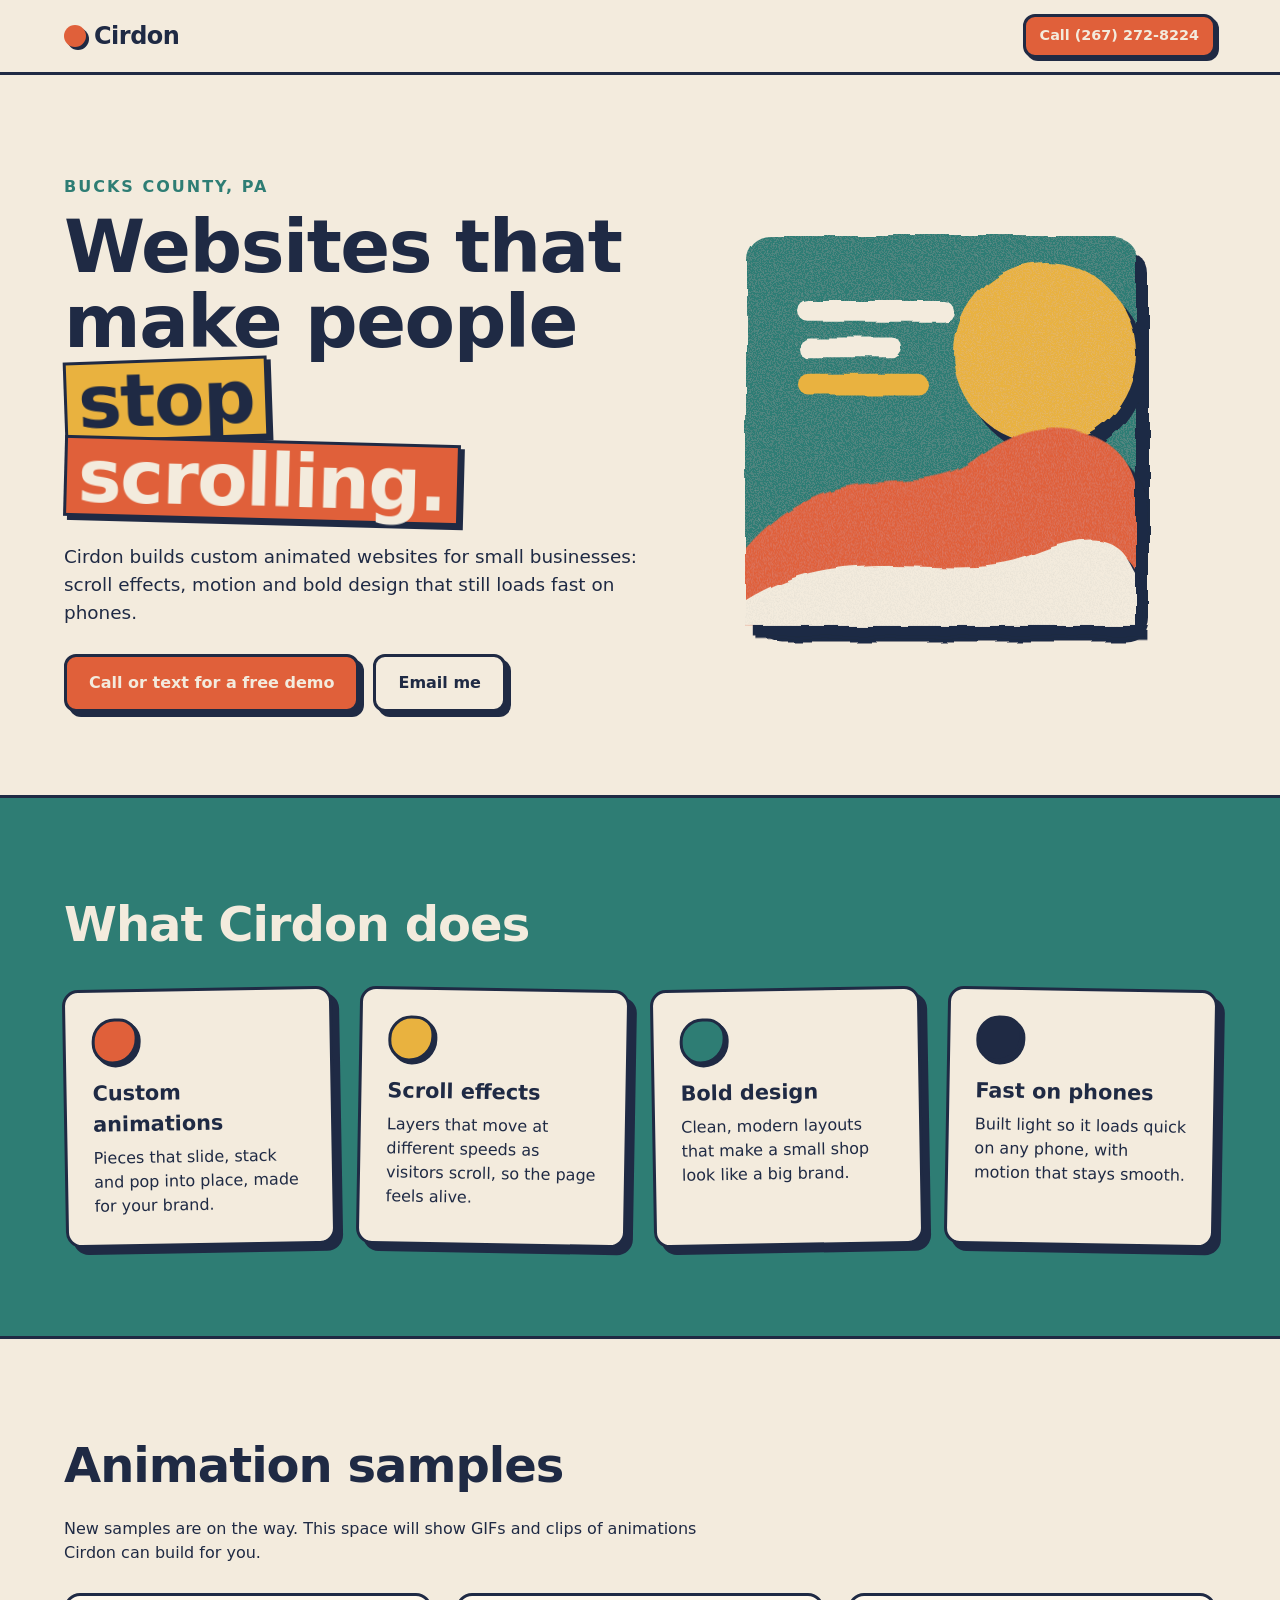
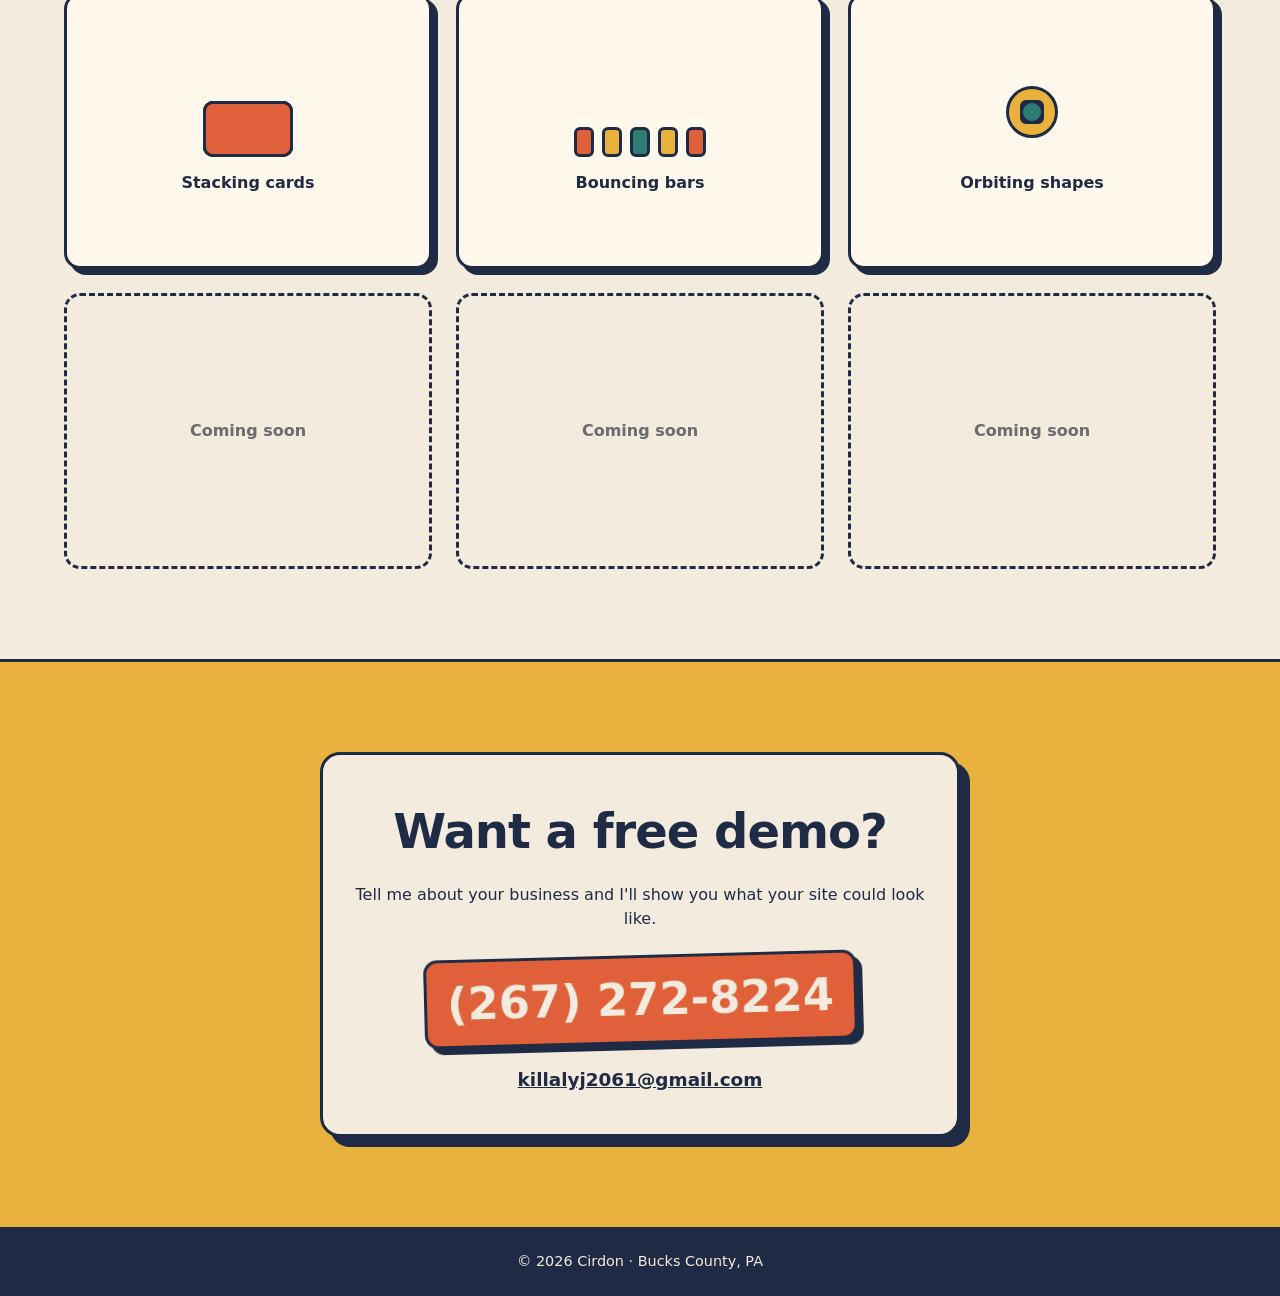
==== index.html @ e19030fe "Cirdon landing page" ====
<!doctype html>
<html lang="en">
<head>
<meta charset="utf-8">
<meta name="viewport" content="width=device-width, initial-scale=1">
<title>Cirdon | Animated websites for small businesses</title>
<meta name="description" content="Cirdon builds custom animated websites for small businesses in Bucks County, PA. Scroll effects, motion and bold design that loads fast on phones.">
<meta property="og:title" content="Cirdon | Websites that make people stop scrolling">
<meta property="og:description" content="Custom animations, scroll effects and bold design for small businesses. Bucks County, PA.">
<meta property="og:type" content="website">
<link rel="icon" href="data:image/svg+xml,%3Csvg xmlns='http://www.w3.org/2000/svg' viewBox='0 0 32 32'%3E%3Ccircle cx='16' cy='16' r='14' fill='%23E0603A'/%3E%3Ccircle cx='19' cy='13' r='8' fill='%23F3EBDD'/%3E%3C/svg%3E">
<script>document.documentElement.className="js"</script>
<link rel="stylesheet" href="style.css">
</head>
<body>
<svg width="0" height="0" style="position:absolute" aria-hidden="true">
  <filter id="grain"><feTurbulence type="fractalNoise" baseFrequency=".9" numOctaves="2" seed="3" result="n"/>
    <feColorMatrix in="n" type="saturate" values="0" result="g"/>
    <feComponentTransfer in="g" result="a"><feFuncA type="discrete" tableValues="0 0 .10 .16"/></feComponentTransfer>
    <feComposite in="a" in2="SourceGraphic" operator="in" result="t"/>
    <feMerge><feMergeNode in="SourceGraphic"/><feMergeNode in="t"/></feMerge></filter>
  <filter id="rough"><feTurbulence type="fractalNoise" baseFrequency=".035" numOctaves="2" seed="7"/><feDisplacementMap in="SourceGraphic" scale="6"/></filter>
</svg>

<header class="top">
  <a class="logo" href="#top" aria-label="Cirdon home"><span class="dot"></span>Cirdon</a>
  <a class="btn small" href="tel:+12672728224">Call (267) 272-8224</a>
</header>

<main id="top">
<section class="hero">
  <div class="hero-text">
    <p class="kicker">Bucks County, PA</p>
    <h1><span class="w">Websites</span> <span class="w">that</span> <span class="w">make</span> <span class="w">people</span> <span class="w hl">stop</span> <span class="w hl">scrolling.</span></h1>
    <p class="sub">Cirdon builds custom animated websites for small businesses: scroll effects, motion and bold design that still loads fast on phones.</p>
    <div class="ctas">
      <a class="btn" href="tel:+12672728224">Call or text for a free demo</a>
      <a class="btn ghost" href="mailto:killalyj2061@gmail.com?subject=Cirdon%20website%20demo">Email me</a>
    </div>
  </div>
  <div class="hero-art" aria-hidden="true">
    <svg viewBox="0 0 400 400" class="paper">
      <g filter="url(#rough)">
        <g class="layer l1"><rect x="40" y="40" width="300" height="300" rx="18" fill="#1F2A44" transform="translate(10 12)"/><rect x="40" y="40" width="300" height="300" rx="18" fill="#2E7D74" filter="url(#grain)"/></g>
        <g class="layer l2"><circle cx="270" cy="130" r="70" fill="#1F2A44" transform="translate(8 10)"/><circle cx="270" cy="130" r="70" fill="#E9B23F" filter="url(#grain)"/></g>
        <g class="layer l3"><path d="M40 280 C110 200 170 250 220 210 S330 190 340 230 L340 340 L40 340Z" fill="#1F2A44" transform="translate(8 10)"/><path d="M40 280 C110 200 170 250 220 210 S330 190 340 230 L340 340 L40 340Z" fill="#E0603A" filter="url(#grain)"/></g>
        <g class="layer l4"><path d="M40 320 C120 270 200 310 260 285 S330 280 340 300 L340 340 L40 340Z" fill="#1F2A44" transform="translate(6 8)"/><path d="M40 320 C120 270 200 310 260 285 S330 280 340 300 L340 340 L40 340Z" fill="#F3EBDD" filter="url(#grain)"/></g>
        <g class="layer l5"><rect x="80" y="90" width="120" height="16" rx="8" fill="#F3EBDD"/><rect x="80" y="118" width="80" height="16" rx="8" fill="#F3EBDD"/><rect x="80" y="146" width="100" height="16" rx="8" fill="#E9B23F"/></g>
      </g>
    </svg>
  </div>
</section>

<section class="what">
  <h2 class="reveal">What Cirdon does</h2>
  <div class="cards">
    <article class="card reveal c1"><div class="chip" style="background:#E0603A"></div><h3>Custom animations</h3><p>Pieces that slide, stack and pop into place, made for your brand.</p></article>
    <article class="card reveal c2"><div class="chip" style="background:#E9B23F"></div><h3>Scroll effects</h3><p>Layers that move at different speeds as visitors scroll, so the page feels alive.</p></article>
    <article class="card reveal c3"><div class="chip" style="background:#2E7D74"></div><h3>Bold design</h3><p>Clean, modern layouts that make a small shop look like a big brand.</p></article>
    <article class="card reveal c4"><div class="chip" style="background:#1F2A44"></div><h3>Fast on phones</h3><p>Built light so it loads quick on any phone, with motion that stays smooth.</p></article>
  </div>
</section>

<section class="work" id="work">
  <h2 class="reveal">Animation samples</h2>
  <p class="note reveal">New samples are on the way. This space will show GIFs and clips of animations Cirdon can build for you.</p>
  <!-- To add a sample: replace a .slot div with <figure class="slot filled"><img src="samples/your.gif" alt="..."><figcaption>Title</figcaption></figure> -->
  <div class="grid">
    <div class="slot reveal"><div class="demo d-stack"><i></i><i></i><i></i></div><span>Stacking cards</span></div>
    <div class="slot reveal"><div class="demo d-wave"><i></i><i></i><i></i><i></i><i></i></div><span>Bouncing bars</span></div>
    <div class="slot reveal"><div class="demo d-orbit"><i></i><i></i></div><span>Orbiting shapes</span></div>
    <div class="slot empty reveal"><span>Coming soon</span></div>
    <div class="slot empty reveal"><span>Coming soon</span></div>
    <div class="slot empty reveal"><span>Coming soon</span></div>
  </div>
</section>

<section class="contact" id="contact">
  <div class="contact-card reveal">
    <h2>Want a free demo?</h2>
    <p>Tell me about your business and I'll show you what your site could look like.</p>
    <a class="big" href="tel:+12672728224">(267) 272-8224</a>
    <a class="mail" href="mailto:killalyj2061@gmail.com?subject=Cirdon%20website%20demo">killalyj2061@gmail.com</a>
  </div>
</section>
</main>

<footer><p>© <span id="y">2026</span> Cirdon · Bucks County, PA</p></footer>
<script src="main.js" defer></script>
</body>
</html>
---- style.css ----
:root{--cream:#F3EBDD;--ink:#1F2A44;--red:#E0603A;--gold:#E9B23F;--teal:#2E7D74}
*{box-sizing:border-box;margin:0;padding:0}
html{scroll-behavior:smooth}
body{font-family:"Trebuchet MS","Segoe UI",system-ui,sans-serif;background:var(--cream);color:var(--ink);line-height:1.5;overflow-x:hidden}
a{color:inherit}
.top{position:sticky;top:0;z-index:10;display:flex;justify-content:space-between;align-items:center;padding:14px 5vw;background:var(--cream);border-bottom:3px solid var(--ink)}
.logo{font-weight:900;font-size:1.5rem;text-decoration:none;display:flex;align-items:center;gap:8px;letter-spacing:-.5px}
.dot{width:22px;height:22px;border-radius:50%;background:var(--red);box-shadow:3px 3px 0 var(--ink);display:inline-block}
.btn{display:inline-block;background:var(--red);color:var(--cream);font-weight:800;text-decoration:none;padding:14px 22px;border:3px solid var(--ink);border-radius:12px;box-shadow:5px 5px 0 var(--ink);transition:transform .15s,box-shadow .15s}
.btn:hover{transform:translate(-2px,-2px) rotate(-1deg);box-shadow:7px 7px 0 var(--ink)}
.btn:active{transform:translate(3px,3px);box-shadow:2px 2px 0 var(--ink)}
.btn.small{padding:8px 14px;font-size:.9rem;box-shadow:3px 3px 0 var(--ink)}
.btn.ghost{background:var(--cream);color:var(--ink)}
.hero{display:grid;grid-template-columns:1.1fr 1fr;gap:4vw;align-items:center;padding:8vh 5vw 6vh;min-height:min(80vh,760px)}
.kicker{font-weight:800;text-transform:uppercase;letter-spacing:2px;color:var(--teal);margin-bottom:10px}
h1{font-size:clamp(2.4rem,6vw,4.6rem);line-height:1.02;font-weight:900;letter-spacing:-1.5px}
h1 .w{display:inline-block;animation:drop .7s cubic-bezier(.2,1.6,.4,1) both}
h1 .w:nth-child(2){animation-delay:.08s}h1 .w:nth-child(3){animation-delay:.16s}h1 .w:nth-child(4){animation-delay:.24s}h1 .w:nth-child(5){animation-delay:.32s}h1 .w:nth-child(6){animation-delay:.4s}
.hl{background:var(--gold);padding:0 .15em;border:3px solid var(--ink);box-shadow:4px 4px 0 var(--ink);transform:rotate(-2deg)}
h1 .hl:last-child{background:var(--red);color:var(--cream);transform:rotate(1.5deg)}
@keyframes drop{from{opacity:0;transform:translateY(-40px) rotate(-6deg)}}
.sub{font-size:1.15rem;max-width:34em;margin:22px 0 28px}
.ctas{display:flex;flex-wrap:wrap;gap:14px}
.hero-art svg{width:100%;max-width:520px;display:block;margin:auto;overflow:visible}
.layer{animation:assemble .9s cubic-bezier(.2,1.3,.4,1) both;transform-box:fill-box;transform-origin:center}
.l1{animation-delay:.1s}.l2{animation-delay:.35s;--fx:120px;--fy:-80px}.l3{animation-delay:.55s;--fx:-120px;--fy:90px}.l4{animation-delay:.75s;--fx:100px;--fy:120px}.l5{animation-delay:.95s;--fx:-90px;--fy:-60px}
@keyframes assemble{from{opacity:0;transform:translate(var(--fx,0),var(--fy,-60px)) rotate(-10deg) scale(.8)}}
section{padding:clamp(56px,10vh,110px) 5vw}
h2{font-size:clamp(1.9rem,4vw,3rem);font-weight:900;letter-spacing:-1px;margin-bottom:28px}
.what{background:var(--teal);color:var(--cream);border-top:3px solid var(--ink);border-bottom:3px solid var(--ink)}
.cards{display:grid;grid-template-columns:repeat(auto-fit,minmax(220px,1fr));gap:24px}
.card{background:var(--cream);color:var(--ink);padding:26px;border:3px solid var(--ink);border-radius:16px;box-shadow:7px 7px 0 var(--ink);transition:transform .2s}
.card:nth-child(odd){transform:rotate(-1deg)}.card:nth-child(even){transform:rotate(1deg)}
.card:hover{animation:wiggle .5s ease}
@keyframes wiggle{25%{transform:rotate(2.5deg)}50%{transform:rotate(-2deg)}75%{transform:rotate(1deg)}}
.chip{width:46px;height:46px;border-radius:50% 40% 55% 45%;border:3px solid var(--ink);margin-bottom:14px;box-shadow:3px 3px 0 var(--ink)}
.card h3{font-size:1.3rem;margin-bottom:6px}
.note{max-width:40em;margin:-12px 0 28px}
.grid{display:grid;grid-template-columns:repeat(3,1fr);gap:24px}
.slot{aspect-ratio:4/3;background:#fff8ec;border:3px solid var(--ink);border-radius:16px;box-shadow:6px 6px 0 var(--ink);display:flex;flex-direction:column;align-items:center;justify-content:center;gap:14px;font-weight:800;overflow:hidden}
.slot.empty{background:transparent;border-style:dashed;box-shadow:none;color:#6b6b6b}
.slot.filled img{width:100%;height:100%;object-fit:cover}
.demo{height:90px;width:160px;position:relative;display:flex;align-items:flex-end;justify-content:center;gap:8px}
.d-stack i{position:absolute;width:90px;height:56px;border:3px solid var(--ink);border-radius:10px;left:35px;animation:stack 2.4s infinite ease-in-out}
.d-stack i:nth-child(1){background:var(--teal);animation-delay:0s}.d-stack i:nth-child(2){background:var(--gold);animation-delay:.2s}.d-stack i:nth-child(3){background:var(--red);animation-delay:.4s}
@keyframes stack{0%,100%{transform:translate(0,0)}40%,60%{transform:translate(var(--x,0),var(--y,0)) rotate(var(--r,0))}}
.d-stack i:nth-child(1){--x:-30px;--y:10px;--r:-8deg}.d-stack i:nth-child(2){--x:0;--y:-10px;--r:3deg}.d-stack i:nth-child(3){--x:30px;--y:-28px;--r:10deg}
.d-wave i{width:20px;height:30px;background:var(--red);border:3px solid var(--ink);border-radius:6px;animation:bar 1.2s infinite ease-in-out}
.d-wave i:nth-child(2){animation-delay:.1s;background:var(--gold)}.d-wave i:nth-child(3){animation-delay:.2s;background:var(--teal)}.d-wave i:nth-child(4){animation-delay:.3s;background:var(--gold)}.d-wave i:nth-child(5){animation-delay:.4s}
@keyframes bar{50%{height:85px}}
.d-orbit{align-items:center}
.d-orbit::before{content:"";width:46px;height:46px;border-radius:50%;background:var(--gold);border:3px solid var(--ink)}
.d-orbit i{position:absolute;left:calc(50% - 12px);top:calc(50% - 12px);width:24px;height:24px;border:3px solid var(--ink);background:var(--red);border-radius:6px;animation:orbit 2.6s linear infinite}
.d-orbit i:nth-child(2){background:var(--teal);border-radius:50%;animation-delay:-1.3s}
@keyframes orbit{from{transform:rotate(0) translateX(62px) rotate(0)}to{transform:rotate(360deg) translateX(62px) rotate(-360deg)}}
.contact{background:var(--gold);border-top:3px solid var(--ink)}
.contact-card{max-width:640px;margin:auto;background:var(--cream);border:3px solid var(--ink);border-radius:20px;box-shadow:10px 10px 0 var(--ink);padding:40px 30px;text-align:center}
.contact-card p{margin:-12px 0 24px}
.big{display:inline-block;font-size:clamp(1.8rem,6vw,2.8rem);font-weight:900;text-decoration:none;background:var(--red);color:var(--cream);padding:8px 20px;border:3px solid var(--ink);border-radius:14px;box-shadow:6px 6px 0 var(--ink);transform:rotate(-1.5deg);transition:transform .15s}
.big:hover{transform:rotate(1deg) scale(1.03)}
.mail{display:block;margin-top:22px;font-weight:800;font-size:1.15rem;word-break:break-all}
footer{background:var(--ink);color:var(--cream);text-align:center;padding:24px;font-size:.9rem}
.js .reveal{opacity:0;transform:translateY(40px) rotate(-2deg);transition:opacity .6s,transform .7s cubic-bezier(.2,1.4,.4,1)}
.js .reveal.in{opacity:1;transform:none}
.card.reveal.in:nth-child(odd){transform:rotate(-1deg)}.card.reveal.in:nth-child(even){transform:rotate(1deg)}
.cards .reveal:nth-child(2),.grid .reveal:nth-child(2){transition-delay:.1s}.cards .reveal:nth-child(3),.grid .reveal:nth-child(3){transition-delay:.2s}.cards .reveal:nth-child(4){transition-delay:.3s}
@media (max-width:900px){.grid{grid-template-columns:repeat(2,1fr)}}
@media (max-width:560px){.grid{grid-template-columns:1fr}}
@media (max-width:760px){.hero{grid-template-columns:1fr;padding-top:5vh;min-height:auto}.hero-art{order:-1}.hero-art svg{max-width:300px}.top .btn.small{font-size:.8rem}}
@media (prefers-reduced-motion:reduce){*,*::before,*::after{animation:none!important;transition:none!important}.reveal{opacity:1;transform:none}html{scroll-behavior:auto}}
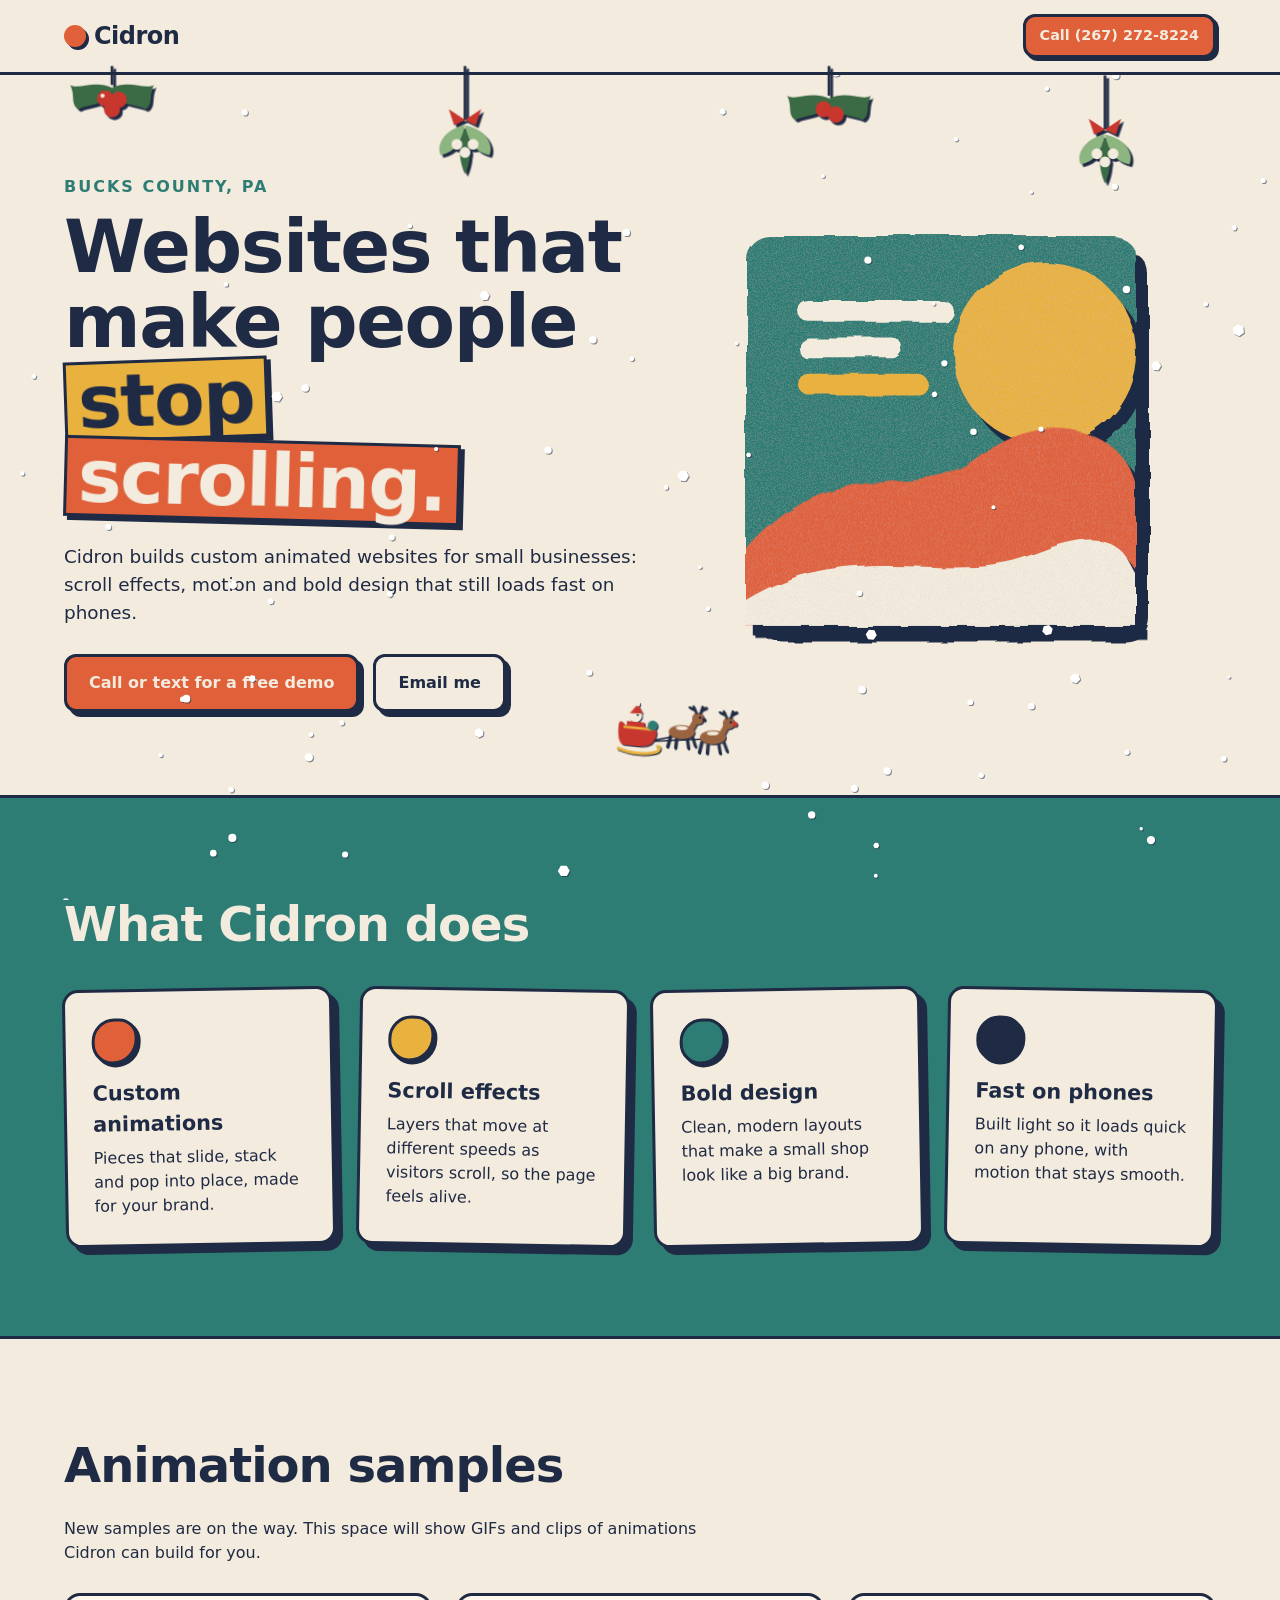
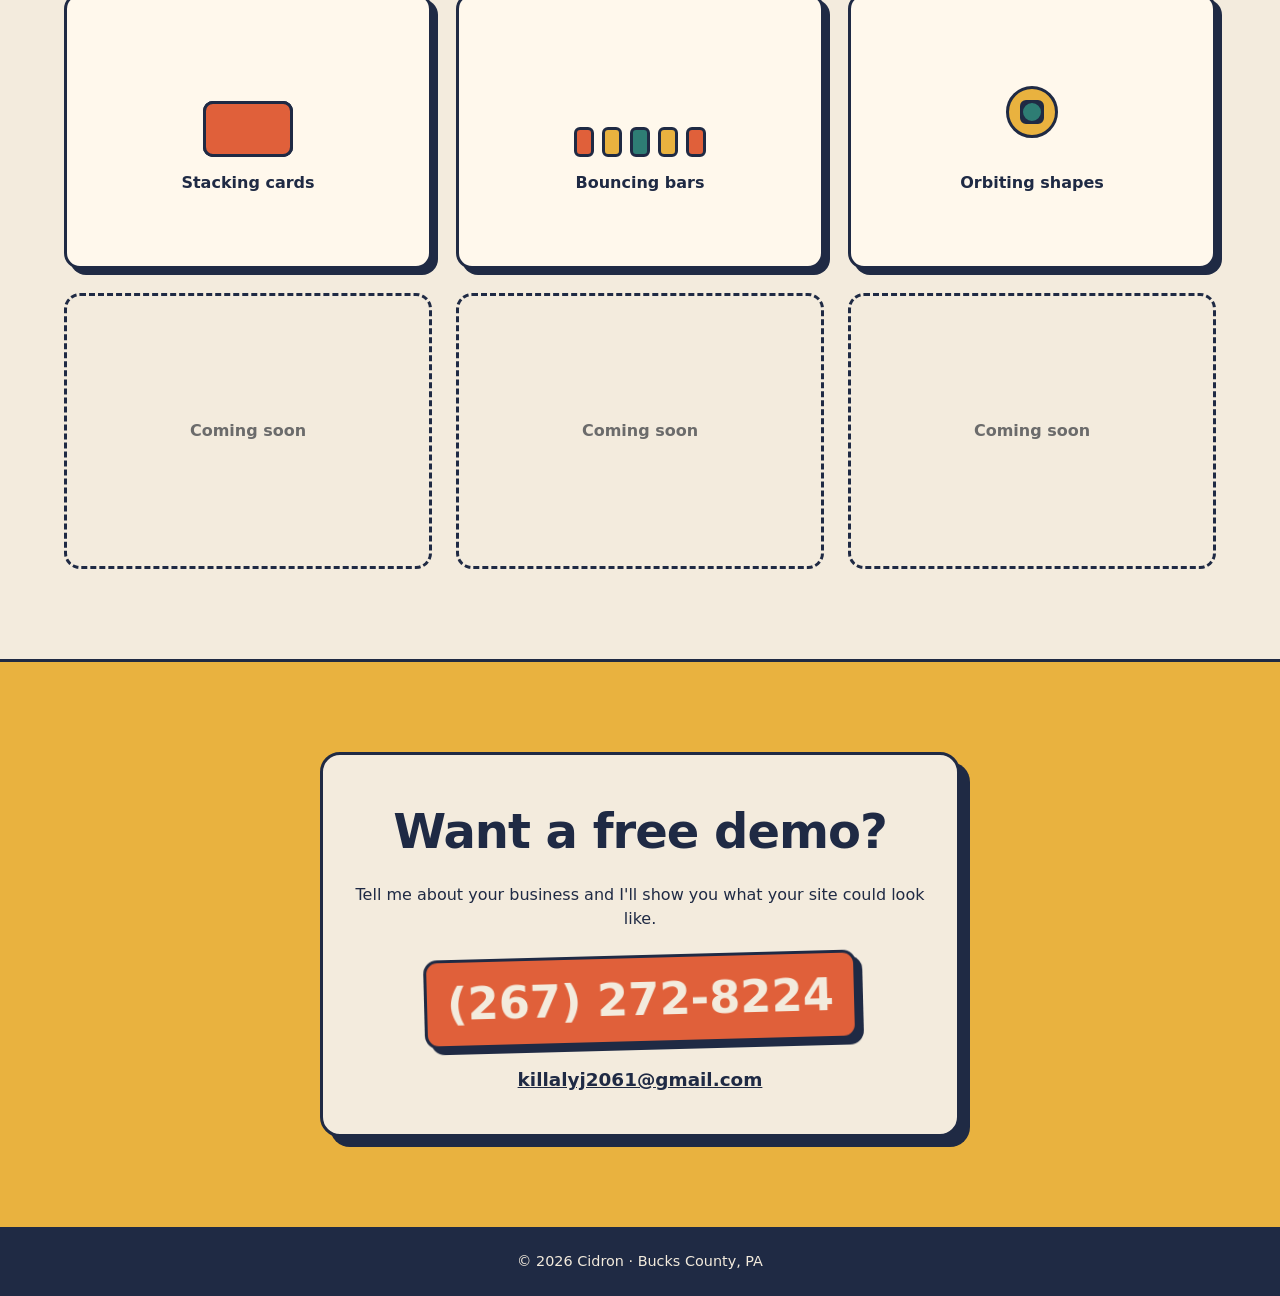
==== commit bbdc70ed: "Rename to Cidron; holiday theme: snow, holly/mistletoe, wave-riding Santa follower" ====
--- a/index.html
+++ b/index.html
@@ -3,14 +3,15 @@
 <head>
 <meta charset="utf-8">
 <meta name="viewport" content="width=device-width, initial-scale=1">
-<title>Cirdon | Animated websites for small businesses</title>
-<meta name="description" content="Cirdon builds custom animated websites for small businesses in Bucks County, PA. Scroll effects, motion and bold design that loads fast on phones.">
-<meta property="og:title" content="Cirdon | Websites that make people stop scrolling">
+<title>Cidron | Animated websites for small businesses</title>
+<meta name="description" content="Cidron builds custom animated websites for small businesses in Bucks County, PA. Scroll effects, motion and bold design that loads fast on phones.">
+<meta property="og:title" content="Cidron | Websites that make people stop scrolling">
 <meta property="og:description" content="Custom animations, scroll effects and bold design for small businesses. Bucks County, PA.">
 <meta property="og:type" content="website">
 <link rel="icon" href="data:image/svg+xml,%3Csvg xmlns='http://www.w3.org/2000/svg' viewBox='0 0 32 32'%3E%3Ccircle cx='16' cy='16' r='14' fill='%23E0603A'/%3E%3Ccircle cx='19' cy='13' r='8' fill='%23F3EBDD'/%3E%3C/svg%3E">
 <script>document.documentElement.className="js"</script>
 <link rel="stylesheet" href="style.css">
+<link rel="stylesheet" href="holiday.css">
 </head>
 <body>
 <svg width="0" height="0" style="position:absolute" aria-hidden="true">
@@ -23,8 +24,35 @@
 </svg>
 
 <header class="top">
-  <a class="logo" href="#top" aria-label="Cirdon home"><span class="dot"></span>Cirdon</a>
+  <a class="logo" href="#top" aria-label="Cidron home"><span class="dot"></span>Cidron</a>
   <a class="btn small" href="tel:+12672728224">Call (267) 272-8224</a>
+  <div class="garland" aria-hidden="true">
+    <svg class="g1" style="left:6%" width="70" height="70" viewBox="0 0 70 70"><g class="sway">
+      <path d="M35 0 L35 14" stroke="#1F2A44" stroke-width="2"/>
+      <path d="M35 16 C22 10 10 18 4 14 C8 22 4 28 10 32 C18 28 26 30 35 22Z" fill="#3B6B45"/>
+      <path d="M35 16 C48 10 60 18 66 14 C62 22 66 28 60 32 C52 28 44 30 35 22Z" fill="#3B6B45"/>
+      <circle cx="30" cy="24" r="6" fill="#C8372D"/><circle cx="40" cy="25" r="6" fill="#C8372D"/><circle cx="35" cy="32" r="6" fill="#C8372D"/>
+      <circle cx="28" cy="22" r="1.6" fill="#F3EBDD"/></g></svg>
+    <svg class="g2" style="left:34%" width="60" height="96" viewBox="0 0 60 96"><g class="sway">
+      <path d="M30 0 L30 40" stroke="#1F2A44" stroke-width="2"/>
+      <path d="M30 40 L18 32 L22 44Z M30 40 L42 32 L38 44Z" fill="#C8372D"/>
+      <path d="M30 44 C16 46 8 58 12 66 C22 64 28 56 30 44Z" fill="#8DB580"/>
+      <path d="M30 44 C44 46 52 58 48 66 C38 64 32 56 30 44Z" fill="#8DB580"/>
+      <path d="M30 46 C24 58 26 72 30 80 C34 72 36 58 30 46Z" fill="#3B6B45"/>
+      <circle cx="24" cy="58" r="4" fill="#F3EBDD"/><circle cx="36" cy="58" r="4" fill="#F3EBDD"/><circle cx="30" cy="64" r="4" fill="#F3EBDD"/></g></svg>
+    <svg class="g3" style="left:62%" width="70" height="70" viewBox="0 0 70 70"><g class="sway">
+      <path d="M35 0 L35 22" stroke="#1F2A44" stroke-width="2"/>
+      <path d="M35 24 C22 18 10 26 4 22 C8 30 4 36 10 40 C18 36 26 38 35 30Z" fill="#3B6B45"/>
+      <path d="M35 24 C48 18 60 26 66 22 C62 30 66 36 60 40 C52 36 44 38 35 30Z" fill="#3B6B45"/>
+      <circle cx="31" cy="32" r="6" fill="#C8372D"/><circle cx="40" cy="36" r="6" fill="#C8372D"/></g></svg>
+    <svg class="g4" style="left:84%" width="60" height="110" viewBox="0 0 60 96"><g class="sway">
+      <path d="M30 0 L30 40" stroke="#1F2A44" stroke-width="2"/>
+      <path d="M30 40 L18 32 L22 44Z M30 40 L42 32 L38 44Z" fill="#C8372D"/>
+      <path d="M30 44 C16 46 8 58 12 66 C22 64 28 56 30 44Z" fill="#8DB580"/>
+      <path d="M30 44 C44 46 52 58 48 66 C38 64 32 56 30 44Z" fill="#8DB580"/>
+      <path d="M30 46 C24 58 26 72 30 80 C34 72 36 58 30 46Z" fill="#3B6B45"/>
+      <circle cx="24" cy="58" r="4" fill="#F3EBDD"/><circle cx="36" cy="58" r="4" fill="#F3EBDD"/><circle cx="30" cy="64" r="4" fill="#F3EBDD"/></g></svg>
+  </div>
 </header>
 
 <main id="top">
@@ -32,10 +60,10 @@
   <div class="hero-text">
     <p class="kicker">Bucks County, PA</p>
     <h1><span class="w">Websites</span> <span class="w">that</span> <span class="w">make</span> <span class="w">people</span> <span class="w hl">stop</span> <span class="w hl">scrolling.</span></h1>
-    <p class="sub">Cirdon builds custom animated websites for small businesses: scroll effects, motion and bold design that still loads fast on phones.</p>
+    <p class="sub">Cidron builds custom animated websites for small businesses: scroll effects, motion and bold design that still loads fast on phones.</p>
     <div class="ctas">
       <a class="btn" href="tel:+12672728224">Call or text for a free demo</a>
-      <a class="btn ghost" href="mailto:killalyj2061@gmail.com?subject=Cirdon%20website%20demo">Email me</a>
+      <a class="btn ghost" href="mailto:killalyj2061@gmail.com?subject=Cidron%20website%20demo">Email me</a>
     </div>
   </div>
   <div class="hero-art" aria-hidden="true">
@@ -52,7 +80,7 @@
 </section>
 
 <section class="what">
-  <h2 class="reveal">What Cirdon does</h2>
+  <h2 class="reveal">What Cidron does</h2>
   <div class="cards">
     <article class="card reveal c1"><div class="chip" style="background:#E0603A"></div><h3>Custom animations</h3><p>Pieces that slide, stack and pop into place, made for your brand.</p></article>
     <article class="card reveal c2"><div class="chip" style="background:#E9B23F"></div><h3>Scroll effects</h3><p>Layers that move at different speeds as visitors scroll, so the page feels alive.</p></article>
@@ -63,7 +91,7 @@
 
 <section class="work" id="work">
   <h2 class="reveal">Animation samples</h2>
-  <p class="note reveal">New samples are on the way. This space will show GIFs and clips of animations Cirdon can build for you.</p>
+  <p class="note reveal">New samples are on the way. This space will show GIFs and clips of animations Cidron can build for you.</p>
   <!-- To add a sample: replace a .slot div with <figure class="slot filled"><img src="samples/your.gif" alt="..."><figcaption>Title</figcaption></figure> -->
   <div class="grid">
     <div class="slot reveal"><div class="demo d-stack"><i></i><i></i><i></i></div><span>Stacking cards</span></div>
@@ -80,12 +108,47 @@
     <h2>Want a free demo?</h2>
     <p>Tell me about your business and I'll show you what your site could look like.</p>
     <a class="big" href="tel:+12672728224">(267) 272-8224</a>
-    <a class="mail" href="mailto:killalyj2061@gmail.com?subject=Cirdon%20website%20demo">killalyj2061@gmail.com</a>
+    <a class="mail" href="mailto:killalyj2061@gmail.com?subject=Cidron%20website%20demo">killalyj2061@gmail.com</a>
   </div>
 </section>
 </main>
 
-<footer><p>© <span id="y">2026</span> Cirdon · Bucks County, PA</p></footer>
+<footer><p>© <span id="y">2026</span> Cidron · Bucks County, PA</p></footer>
+
+<div id="santa" aria-hidden="true"><svg viewBox="0 0 120 56"><g class="face">
+  <path d="M30 34 L54 28 M30 34 L86 28" stroke="#1F2A44" stroke-width="1.4"/>
+  <g class="part rd" data-i="1"><g transform="translate(52 0)">
+        <path d="M2 28 L-1 40 M8 29 L7 41 M18 29 L20 41 M23 28 L27 39" stroke="#1F2A44" stroke-width="2.4" stroke-linecap="round"/>
+        <ellipse cx="13" cy="25" rx="13" ry="7" fill="#9A6440"/>
+        <path d="M22 22 L27 13" stroke="#9A6440" stroke-width="6" stroke-linecap="round"/>
+        <circle cx="29" cy="11" r="6" fill="#9A6440"/>
+        <path d="M27 6 L24 -1 M24 2 L20 0 M31 6 L33 -1 M33 2 L37 0" stroke="#1F2A44" stroke-width="2" stroke-linecap="round"/>
+        <circle cx="31" cy="10" r="1.3" fill="#1F2A44"/>
+        <circle cx="35" cy="12" r="1.8" fill="#1F2A44"/>
+        <ellipse cx="13" cy="21" rx="6" ry="2" fill="#F3EBDD" opacity="1"/></g></g>
+  <g class="part rd" data-i="2"><g transform="translate(84 0)">
+        <path d="M2 28 L-1 40 M8 29 L7 41 M18 29 L20 41 M23 28 L27 39" stroke="#1F2A44" stroke-width="2.4" stroke-linecap="round"/>
+        <ellipse cx="13" cy="25" rx="13" ry="7" fill="#9A6440"/>
+        <path d="M22 22 L27 13" stroke="#9A6440" stroke-width="6" stroke-linecap="round"/>
+        <circle cx="29" cy="11" r="6" fill="#9A6440"/>
+        <path d="M27 6 L24 -1 M24 2 L20 0 M31 6 L33 -1 M33 2 L37 0" stroke="#1F2A44" stroke-width="2" stroke-linecap="round"/>
+        <circle cx="31" cy="10" r="1.3" fill="#1F2A44"/>
+        <circle cx="35" cy="12" r="2.6" fill="#C8372D"/>
+        <ellipse cx="13" cy="21" rx="6" ry="2" fill="#F3EBDD" opacity="1"/></g></g>
+  <g class="part rd" data-i="0">
+    <path d="M2 46 C14 50 30 50 40 46 C44 44 44 40 41 40" fill="none" stroke="#E9B23F" stroke-width="3" stroke-linecap="round"/>
+    <circle cx="16" cy="12" r="6.5" fill="#F3EBDD"/>
+    <path d="M10 10 L17 0 L23 9Z" fill="#C8372D"/><circle cx="17" cy="0" r="2.4" fill="#F3EBDD"/>
+    <path d="M10 18 C10 24 22 24 22 18Z" fill="#FFFFFF"/>
+    <circle cx="18" cy="11" r="1.1" fill="#1F2A44"/>
+    <path d="M8 18 L26 18 L26 26 L8 26Z" fill="#C8372D"/>
+    <path d="M0 22 C0 18 4 18 6 22 L34 22 C38 22 40 26 38 32 C36 40 30 42 20 42 L8 42 C2 42 0 34 0 22Z" fill="#C8372D"/>
+    <path d="M6 24 L34 24" stroke="#E9B23F" stroke-width="2.4" stroke-linecap="round"/>
+    <circle cx="34" cy="20" r="5" fill="#2E7D74"/>
+  </g>
+</g></svg></div>
+<canvas id="snow" aria-hidden="true"></canvas>
 <script src="main.js" defer></script>
+<script src="holiday.js" defer></script>
 </body>
 </html>
--- a/holiday.css
+++ b/holiday.css
@@ -0,0 +1,19 @@
+/* ---------- Holiday layer (flat cut-paper, no gradients) ---------- */
+:root{--holly:#3B6B45;--leaf:#8DB580;--berry:#C8372D;--deer:#9A6440}
+.top{overflow:visible}
+.garland{position:absolute;left:0;right:0;top:100%;height:0;pointer-events:none;z-index:11}
+.garland svg{position:absolute;top:-6px;transform:scale(1.35);transform-origin:50% 0;overflow:visible;filter:drop-shadow(2px 2px 0 var(--ink))}
+.garland .sway{transform-origin:50% 0;animation:sway 4.5s ease-in-out infinite alternate}
+.garland .g2 .sway{animation-duration:5.2s;animation-delay:-1.4s}
+.garland .g3 .sway{animation-duration:3.9s;animation-delay:-2.2s}
+.garland .g4 .sway{animation-duration:4.8s;animation-delay:-.7s}
+@keyframes sway{from{transform:rotate(-4deg)}to{transform:rotate(4deg)}}
+#snow{position:fixed;inset:0;width:100%;height:100%;pointer-events:none;z-index:9}
+#santa{position:fixed;left:0;top:0;width:120px;height:56px;pointer-events:none;z-index:20;will-change:transform;opacity:0;transition:opacity .4s}
+#santa.on{opacity:1}
+#santa svg{width:100%;height:100%;overflow:visible;display:block}
+#santa .face{transform-box:view-box;transform-origin:60px 28px}
+#santa.left .face{transform:scaleX(-1)}
+#santa .part{filter:drop-shadow(1.5px 1.5px 0 #1F2A44)}
+@media (max-width:760px){.garland .g3,.garland .g4{display:none}#santa{width:92px;height:43px}}
+@media (prefers-reduced-motion:reduce){#snow{display:none}#santa{opacity:1;left:auto;top:auto;right:14px;bottom:14px;transform:none!important}}
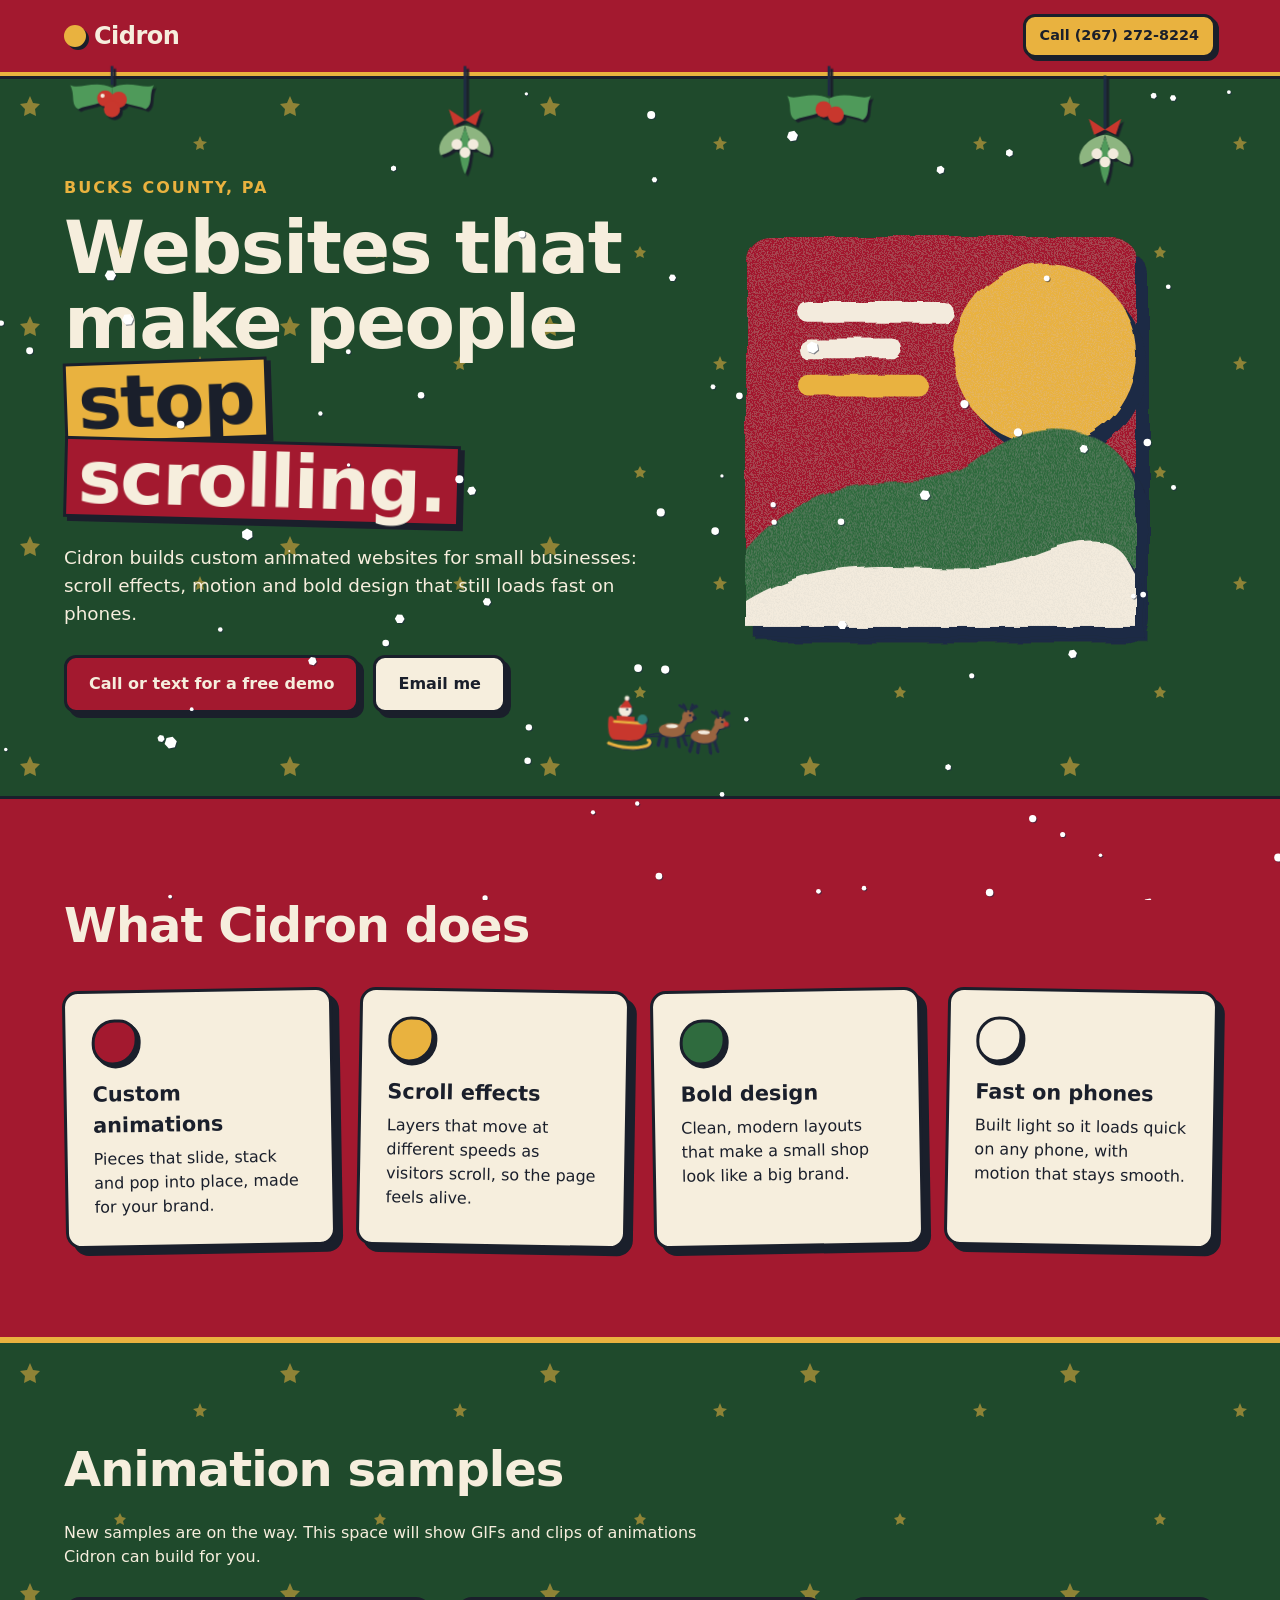
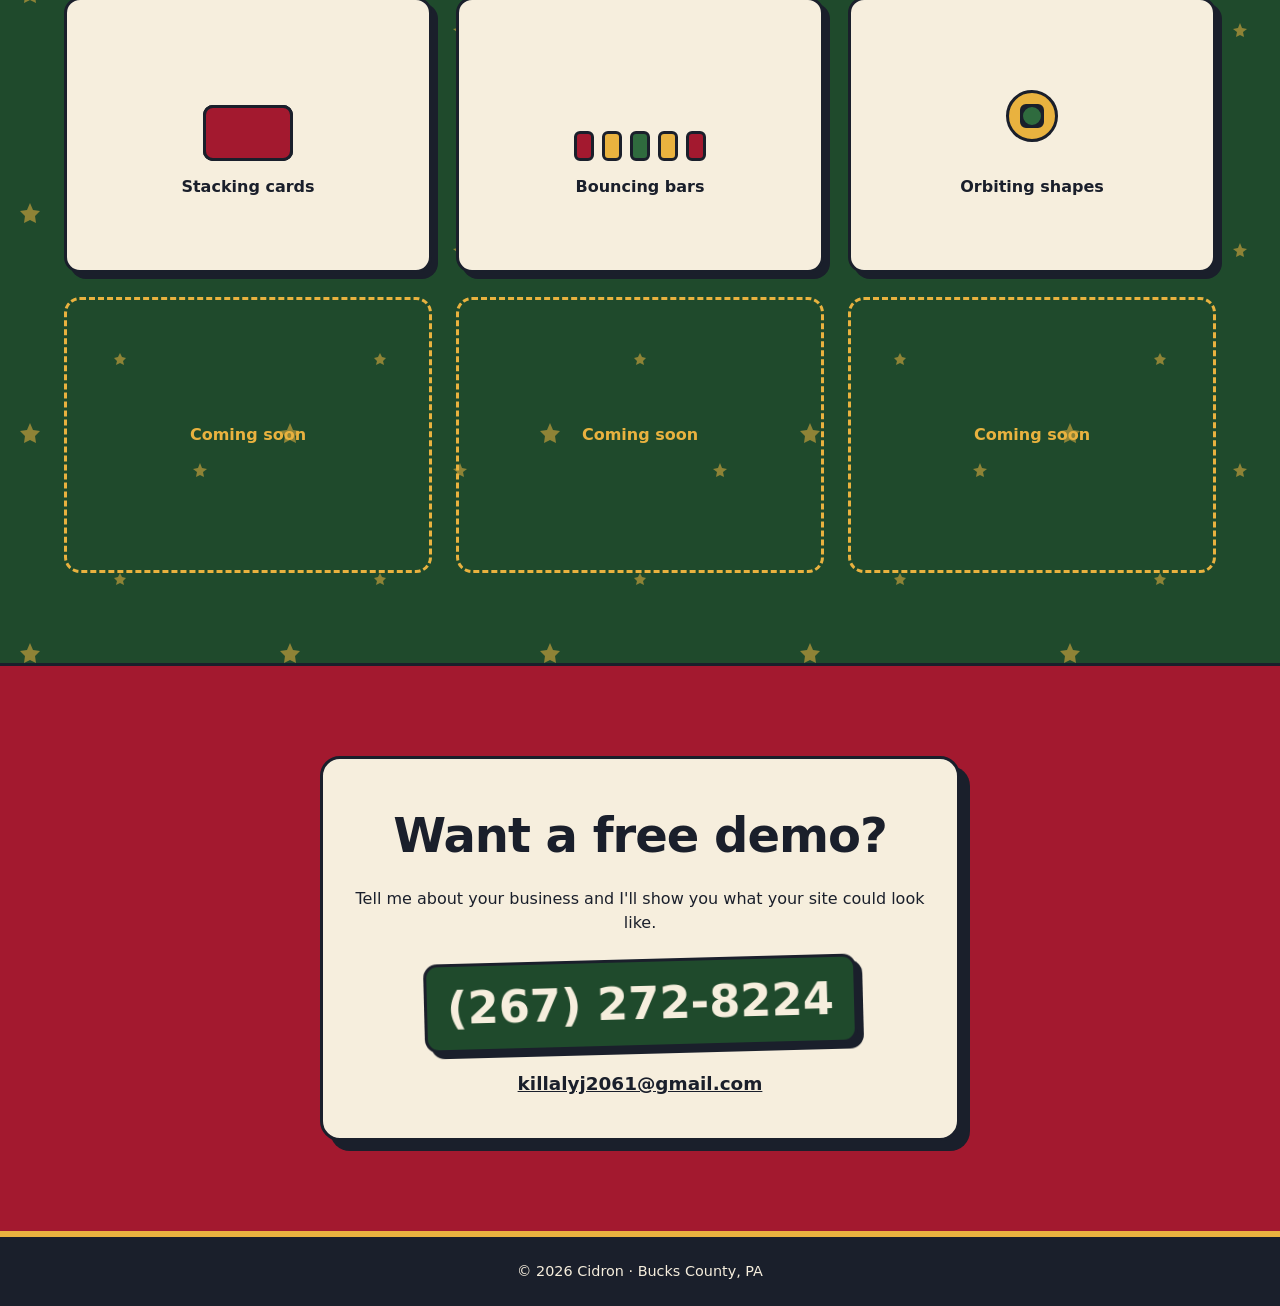
==== commit d55e1a3f: "Christmas palette: pine/cranberry sections, gold accents" ====
--- a/index.html
+++ b/index.html
@@ -12,6 +12,7 @@
 <script>document.documentElement.className="js"</script>
 <link rel="stylesheet" href="style.css">
 <link rel="stylesheet" href="holiday.css">
+<link rel="stylesheet" href="christmas.css">
 </head>
 <body>
 <svg width="0" height="0" style="position:absolute" aria-hidden="true">
@@ -29,8 +30,8 @@
   <div class="garland" aria-hidden="true">
     <svg class="g1" style="left:6%" width="70" height="70" viewBox="0 0 70 70"><g class="sway">
       <path d="M35 0 L35 14" stroke="#1F2A44" stroke-width="2"/>
-      <path d="M35 16 C22 10 10 18 4 14 C8 22 4 28 10 32 C18 28 26 30 35 22Z" fill="#3B6B45"/>
-      <path d="M35 16 C48 10 60 18 66 14 C62 22 66 28 60 32 C52 28 44 30 35 22Z" fill="#3B6B45"/>
+      <path d="M35 16 C22 10 10 18 4 14 C8 22 4 28 10 32 C18 28 26 30 35 22Z" fill="#4F9A5A"/>
+      <path d="M35 16 C48 10 60 18 66 14 C62 22 66 28 60 32 C52 28 44 30 35 22Z" fill="#4F9A5A"/>
       <circle cx="30" cy="24" r="6" fill="#C8372D"/><circle cx="40" cy="25" r="6" fill="#C8372D"/><circle cx="35" cy="32" r="6" fill="#C8372D"/>
       <circle cx="28" cy="22" r="1.6" fill="#F3EBDD"/></g></svg>
     <svg class="g2" style="left:34%" width="60" height="96" viewBox="0 0 60 96"><g class="sway">
@@ -38,19 +39,19 @@
       <path d="M30 40 L18 32 L22 44Z M30 40 L42 32 L38 44Z" fill="#C8372D"/>
       <path d="M30 44 C16 46 8 58 12 66 C22 64 28 56 30 44Z" fill="#8DB580"/>
       <path d="M30 44 C44 46 52 58 48 66 C38 64 32 56 30 44Z" fill="#8DB580"/>
-      <path d="M30 46 C24 58 26 72 30 80 C34 72 36 58 30 46Z" fill="#3B6B45"/>
+      <path d="M30 46 C24 58 26 72 30 80 C34 72 36 58 30 46Z" fill="#4F9A5A"/>
       <circle cx="24" cy="58" r="4" fill="#F3EBDD"/><circle cx="36" cy="58" r="4" fill="#F3EBDD"/><circle cx="30" cy="64" r="4" fill="#F3EBDD"/></g></svg>
     <svg class="g3" style="left:62%" width="70" height="70" viewBox="0 0 70 70"><g class="sway">
       <path d="M35 0 L35 22" stroke="#1F2A44" stroke-width="2"/>
-      <path d="M35 24 C22 18 10 26 4 22 C8 30 4 36 10 40 C18 36 26 38 35 30Z" fill="#3B6B45"/>
-      <path d="M35 24 C48 18 60 26 66 22 C62 30 66 36 60 40 C52 36 44 38 35 30Z" fill="#3B6B45"/>
+      <path d="M35 24 C22 18 10 26 4 22 C8 30 4 36 10 40 C18 36 26 38 35 30Z" fill="#4F9A5A"/>
+      <path d="M35 24 C48 18 60 26 66 22 C62 30 66 36 60 40 C52 36 44 38 35 30Z" fill="#4F9A5A"/>
       <circle cx="31" cy="32" r="6" fill="#C8372D"/><circle cx="40" cy="36" r="6" fill="#C8372D"/></g></svg>
     <svg class="g4" style="left:84%" width="60" height="110" viewBox="0 0 60 96"><g class="sway">
       <path d="M30 0 L30 40" stroke="#1F2A44" stroke-width="2"/>
       <path d="M30 40 L18 32 L22 44Z M30 40 L42 32 L38 44Z" fill="#C8372D"/>
       <path d="M30 44 C16 46 8 58 12 66 C22 64 28 56 30 44Z" fill="#8DB580"/>
       <path d="M30 44 C44 46 52 58 48 66 C38 64 32 56 30 44Z" fill="#8DB580"/>
-      <path d="M30 46 C24 58 26 72 30 80 C34 72 36 58 30 46Z" fill="#3B6B45"/>
+      <path d="M30 46 C24 58 26 72 30 80 C34 72 36 58 30 46Z" fill="#4F9A5A"/>
       <circle cx="24" cy="58" r="4" fill="#F3EBDD"/><circle cx="36" cy="58" r="4" fill="#F3EBDD"/><circle cx="30" cy="64" r="4" fill="#F3EBDD"/></g></svg>
   </div>
 </header>
@@ -69,9 +70,9 @@
   <div class="hero-art" aria-hidden="true">
     <svg viewBox="0 0 400 400" class="paper">
       <g filter="url(#rough)">
-        <g class="layer l1"><rect x="40" y="40" width="300" height="300" rx="18" fill="#1F2A44" transform="translate(10 12)"/><rect x="40" y="40" width="300" height="300" rx="18" fill="#2E7D74" filter="url(#grain)"/></g>
+        <g class="layer l1"><rect x="40" y="40" width="300" height="300" rx="18" fill="#1F2A44" transform="translate(10 12)"/><rect x="40" y="40" width="300" height="300" rx="18" fill="#A3192F" filter="url(#grain)"/></g>
         <g class="layer l2"><circle cx="270" cy="130" r="70" fill="#1F2A44" transform="translate(8 10)"/><circle cx="270" cy="130" r="70" fill="#E9B23F" filter="url(#grain)"/></g>
-        <g class="layer l3"><path d="M40 280 C110 200 170 250 220 210 S330 190 340 230 L340 340 L40 340Z" fill="#1F2A44" transform="translate(8 10)"/><path d="M40 280 C110 200 170 250 220 210 S330 190 340 230 L340 340 L40 340Z" fill="#E0603A" filter="url(#grain)"/></g>
+        <g class="layer l3"><path d="M40 280 C110 200 170 250 220 210 S330 190 340 230 L340 340 L40 340Z" fill="#1F2A44" transform="translate(8 10)"/><path d="M40 280 C110 200 170 250 220 210 S330 190 340 230 L340 340 L40 340Z" fill="#2F6B3E" filter="url(#grain)"/></g>
         <g class="layer l4"><path d="M40 320 C120 270 200 310 260 285 S330 280 340 300 L340 340 L40 340Z" fill="#1F2A44" transform="translate(6 8)"/><path d="M40 320 C120 270 200 310 260 285 S330 280 340 300 L340 340 L40 340Z" fill="#F3EBDD" filter="url(#grain)"/></g>
         <g class="layer l5"><rect x="80" y="90" width="120" height="16" rx="8" fill="#F3EBDD"/><rect x="80" y="118" width="80" height="16" rx="8" fill="#F3EBDD"/><rect x="80" y="146" width="100" height="16" rx="8" fill="#E9B23F"/></g>
       </g>
@@ -82,10 +83,10 @@
 <section class="what">
   <h2 class="reveal">What Cidron does</h2>
   <div class="cards">
-    <article class="card reveal c1"><div class="chip" style="background:#E0603A"></div><h3>Custom animations</h3><p>Pieces that slide, stack and pop into place, made for your brand.</p></article>
+    <article class="card reveal c1"><div class="chip" style="background:#A3192F"></div><h3>Custom animations</h3><p>Pieces that slide, stack and pop into place, made for your brand.</p></article>
     <article class="card reveal c2"><div class="chip" style="background:#E9B23F"></div><h3>Scroll effects</h3><p>Layers that move at different speeds as visitors scroll, so the page feels alive.</p></article>
-    <article class="card reveal c3"><div class="chip" style="background:#2E7D74"></div><h3>Bold design</h3><p>Clean, modern layouts that make a small shop look like a big brand.</p></article>
-    <article class="card reveal c4"><div class="chip" style="background:#1F2A44"></div><h3>Fast on phones</h3><p>Built light so it loads quick on any phone, with motion that stays smooth.</p></article>
+    <article class="card reveal c3"><div class="chip" style="background:#2F6B3E"></div><h3>Bold design</h3><p>Clean, modern layouts that make a small shop look like a big brand.</p></article>
+    <article class="card reveal c4"><div class="chip" style="background:#F6EEDD"></div><h3>Fast on phones</h3><p>Built light so it loads quick on any phone, with motion that stays smooth.</p></article>
   </div>
 </section>
 
--- a/christmas.css
+++ b/christmas.css
@@ -0,0 +1,31 @@
+/* ---------- Christmas palette (flat colors, no gradients) ---------- */
+:root{--pine:#1F4A2C;--pine2:#2F6B3E;--berry:#A3192F;--red:#A3192F;--teal:#2F6B3E;--gold:#E9B23F;--cream:#F6EEDD;--ink:#1A1F2B}
+body{background:var(--pine);color:var(--cream)}
+.top{background:var(--berry);color:var(--cream);border-bottom:4px solid var(--gold);box-shadow:0 3px 0 var(--ink)}
+.dot{background:var(--gold)}
+.btn{background:var(--berry);color:var(--cream)}
+.btn.small{background:var(--gold);color:var(--ink)}
+.btn.ghost{background:var(--cream);color:var(--ink)}
+.hero{background:var(--pine)}
+.kicker{color:var(--gold)}
+h1{color:var(--cream)}
+.hl{background:var(--gold);color:var(--ink)}
+h1 .hl:last-child{background:var(--berry);color:var(--cream)}
+.sub{color:var(--cream)}
+section{border-top:6px solid var(--gold)}
+.what{background:var(--berry);color:var(--cream);border-bottom:none}
+.what .chip:nth-of-type(1){}
+.work{background:var(--pine);color:var(--cream)}
+.slot{background:var(--cream);color:var(--ink)}
+.slot.empty{background:transparent;border-color:var(--gold);color:var(--gold)}
+.contact{background:var(--berry)}
+.contact-card{color:var(--ink)}
+.big{background:var(--pine);color:var(--cream)}
+.mail{color:var(--ink)}
+footer{background:var(--ink);color:var(--cream);border-top:6px solid var(--gold)}
+/* little flat gold stars */
+.hero,.work{position:relative}
+.hero::before,.work::before{content:"";position:absolute;inset:0;pointer-events:none;
+  background-image:url("data:image/svg+xml,%3Csvg xmlns='http://www.w3.org/2000/svg' width='260' height='220'%3E%3Cpath fill='%23E9B23F' d='M30 20l3 7 7 1-5 5 1 7-6-3-6 3 1-7-5-5 7-1z M200 60l2 5 5 1-4 3 1 5-4-2-4 2 1-5-4-3 5-1z M120 170l2 4 4 1-3 3 1 4-4-2-4 2 1-4-3-3 4-1z'/%3E%3C/svg%3E");opacity:.55}
+.hero>*,.work>*{position:relative}
+.hero{border-top:none}
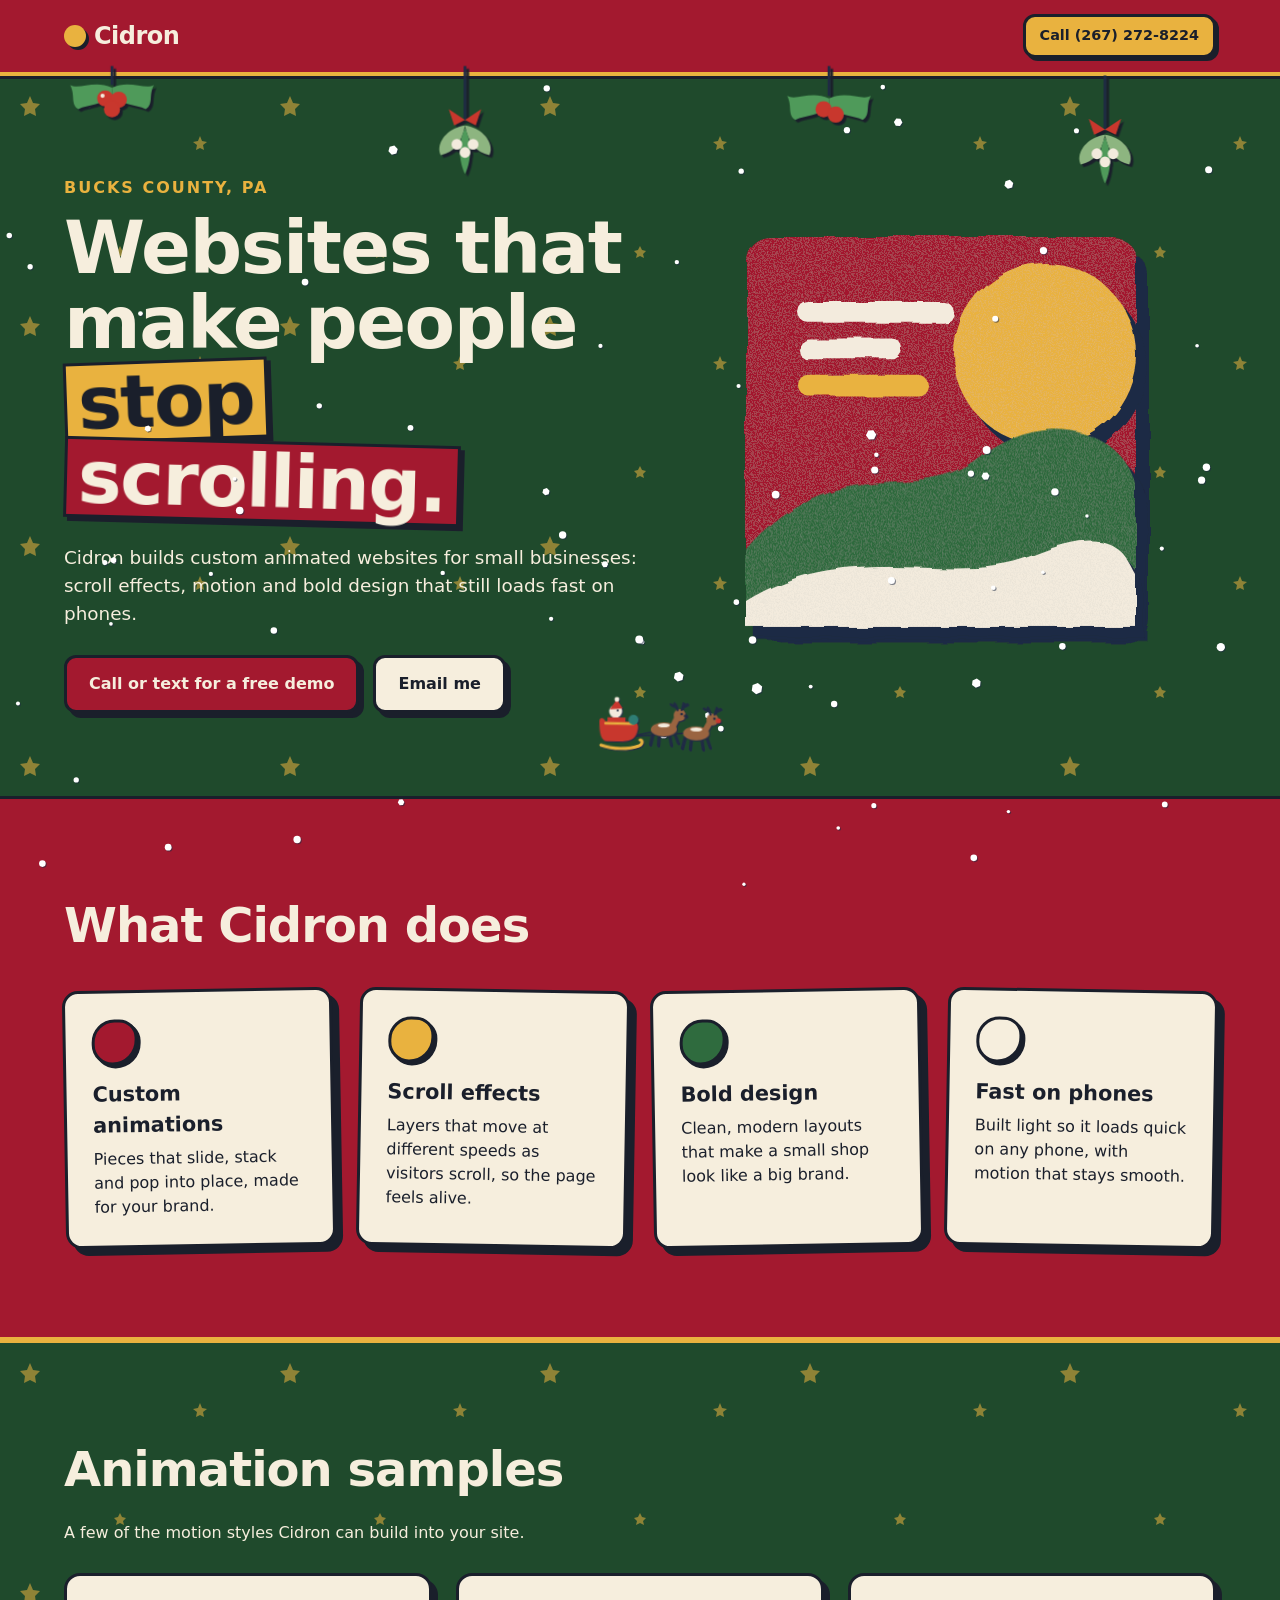
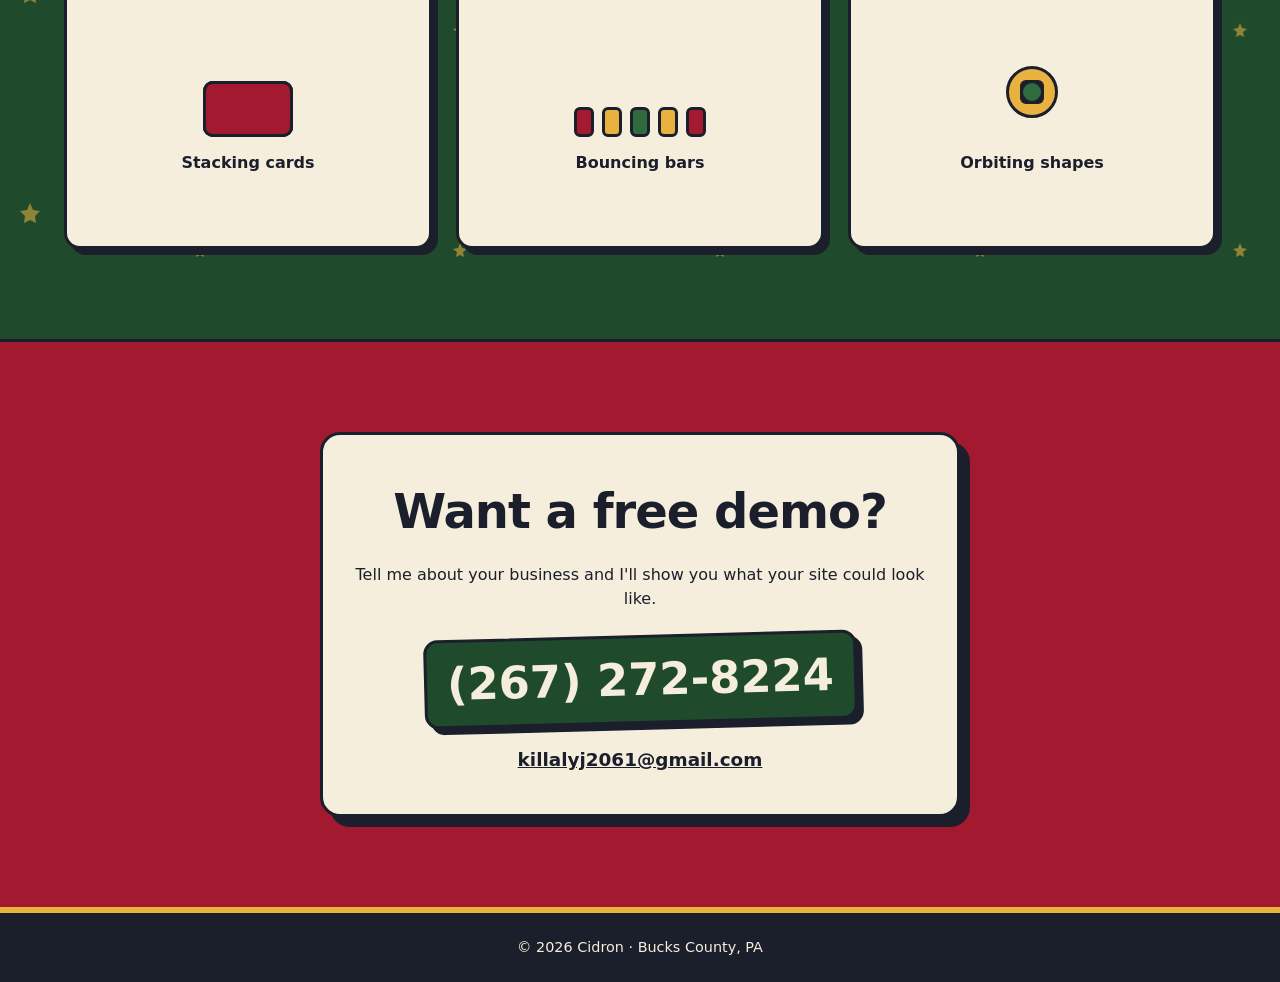
==== commit 8dd84b67: "Remove Coming soon placeholders; keep stars behind content" ====
--- a/index.html
+++ b/index.html
@@ -92,15 +92,12 @@
 
 <section class="work" id="work">
   <h2 class="reveal">Animation samples</h2>
-  <p class="note reveal">New samples are on the way. This space will show GIFs and clips of animations Cidron can build for you.</p>
-  <!-- To add a sample: replace a .slot div with <figure class="slot filled"><img src="samples/your.gif" alt="..."><figcaption>Title</figcaption></figure> -->
+  <p class="note reveal">A few of the motion styles Cidron can build into your site.</p>
+  <!-- To add a GIF sample: add a new card inside .grid below (3 per row on desktop), e.g. <figure class="slot filled"><img src="samples/your.gif" alt="..."><figcaption>Title</figcaption></figure> -->
   <div class="grid">
     <div class="slot reveal"><div class="demo d-stack"><i></i><i></i><i></i></div><span>Stacking cards</span></div>
     <div class="slot reveal"><div class="demo d-wave"><i></i><i></i><i></i><i></i><i></i></div><span>Bouncing bars</span></div>
     <div class="slot reveal"><div class="demo d-orbit"><i></i><i></i></div><span>Orbiting shapes</span></div>
-    <div class="slot empty reveal"><span>Coming soon</span></div>
-    <div class="slot empty reveal"><span>Coming soon</span></div>
-    <div class="slot empty reveal"><span>Coming soon</span></div>
   </div>
 </section>
 
--- a/christmas.css
+++ b/christmas.css
@@ -29,3 +29,4 @@
   background-image:url("data:image/svg+xml,%3Csvg xmlns='http://www.w3.org/2000/svg' width='260' height='220'%3E%3Cpath fill='%23E9B23F' d='M30 20l3 7 7 1-5 5 1 7-6-3-6 3 1-7-5-5 7-1z M200 60l2 5 5 1-4 3 1 5-4-2-4 2 1-5-4-3 5-1z M120 170l2 4 4 1-3 3 1 4-4-2-4 2 1-4-3-3 4-1z'/%3E%3C/svg%3E");opacity:.55}
 .hero>*,.work>*{position:relative}
 .hero{border-top:none}
+.hero::before,.work::before{z-index:0}.hero>*,.work>*{z-index:1}
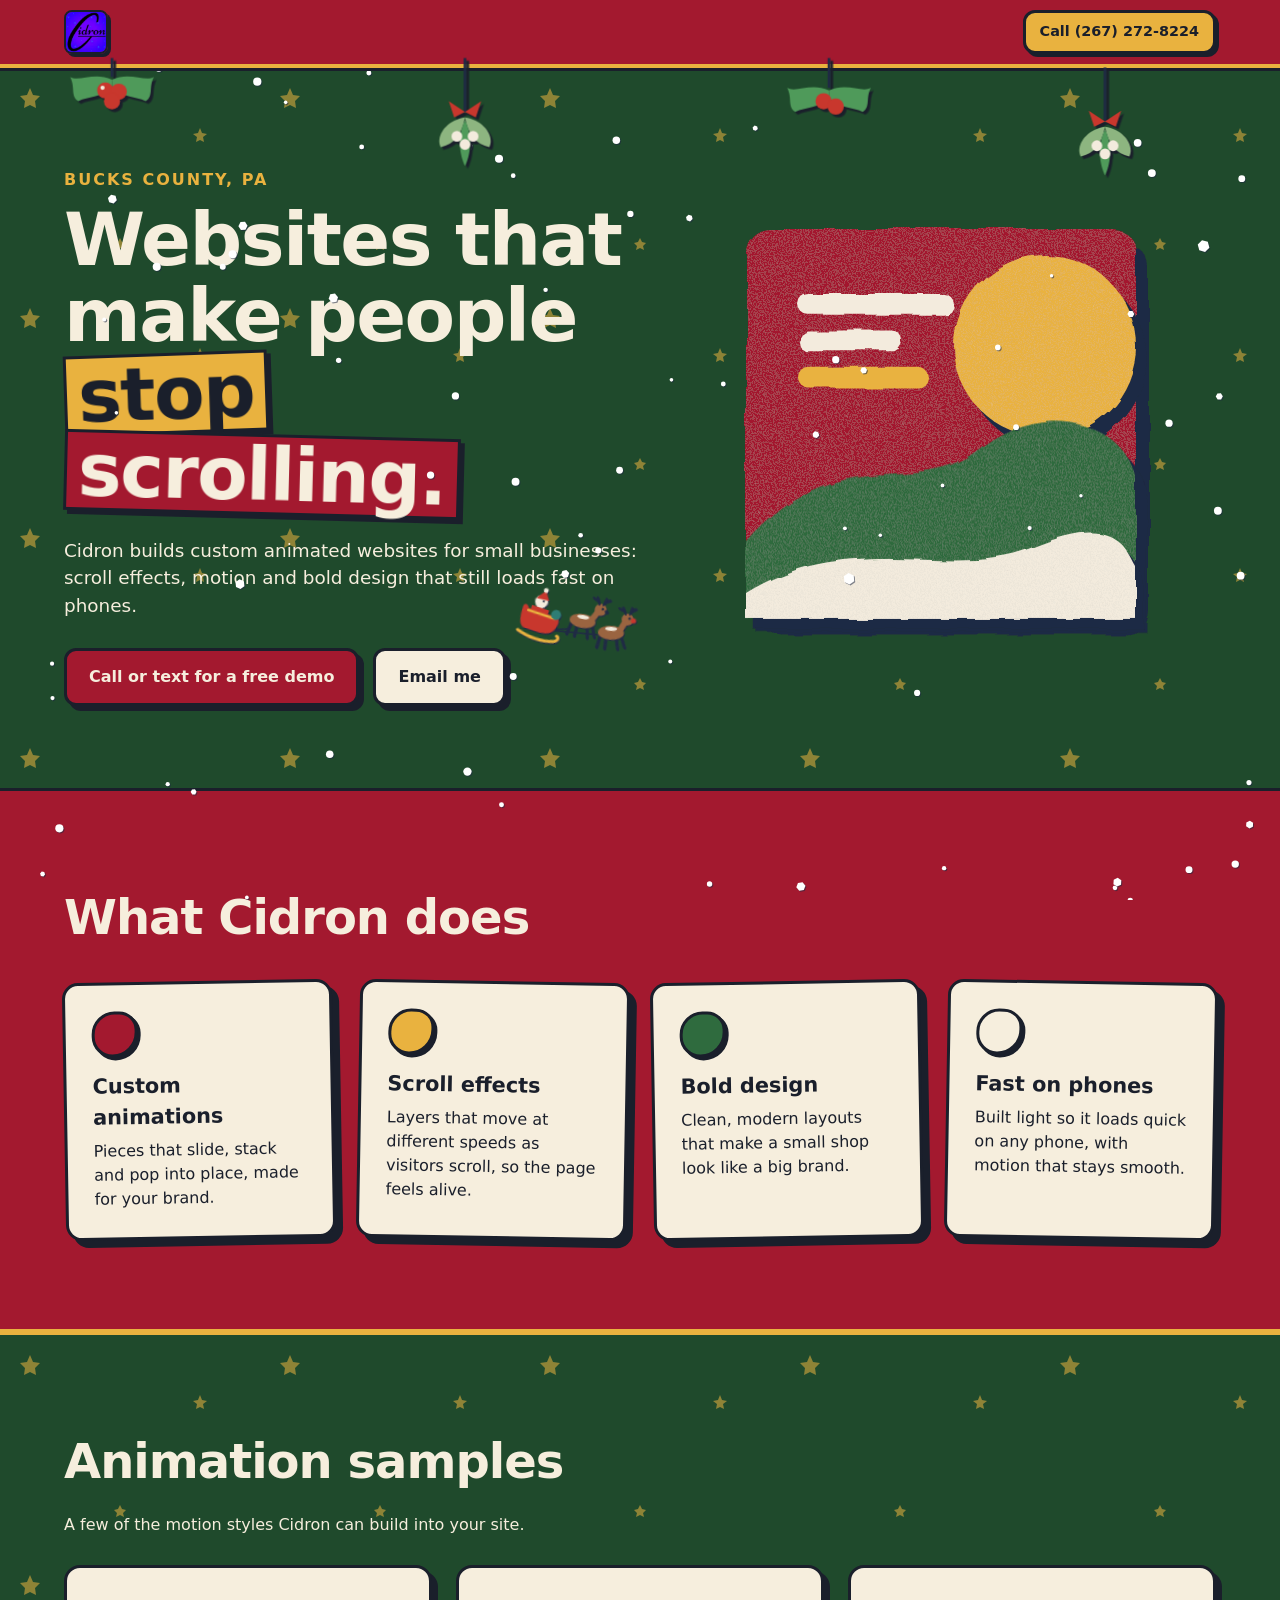
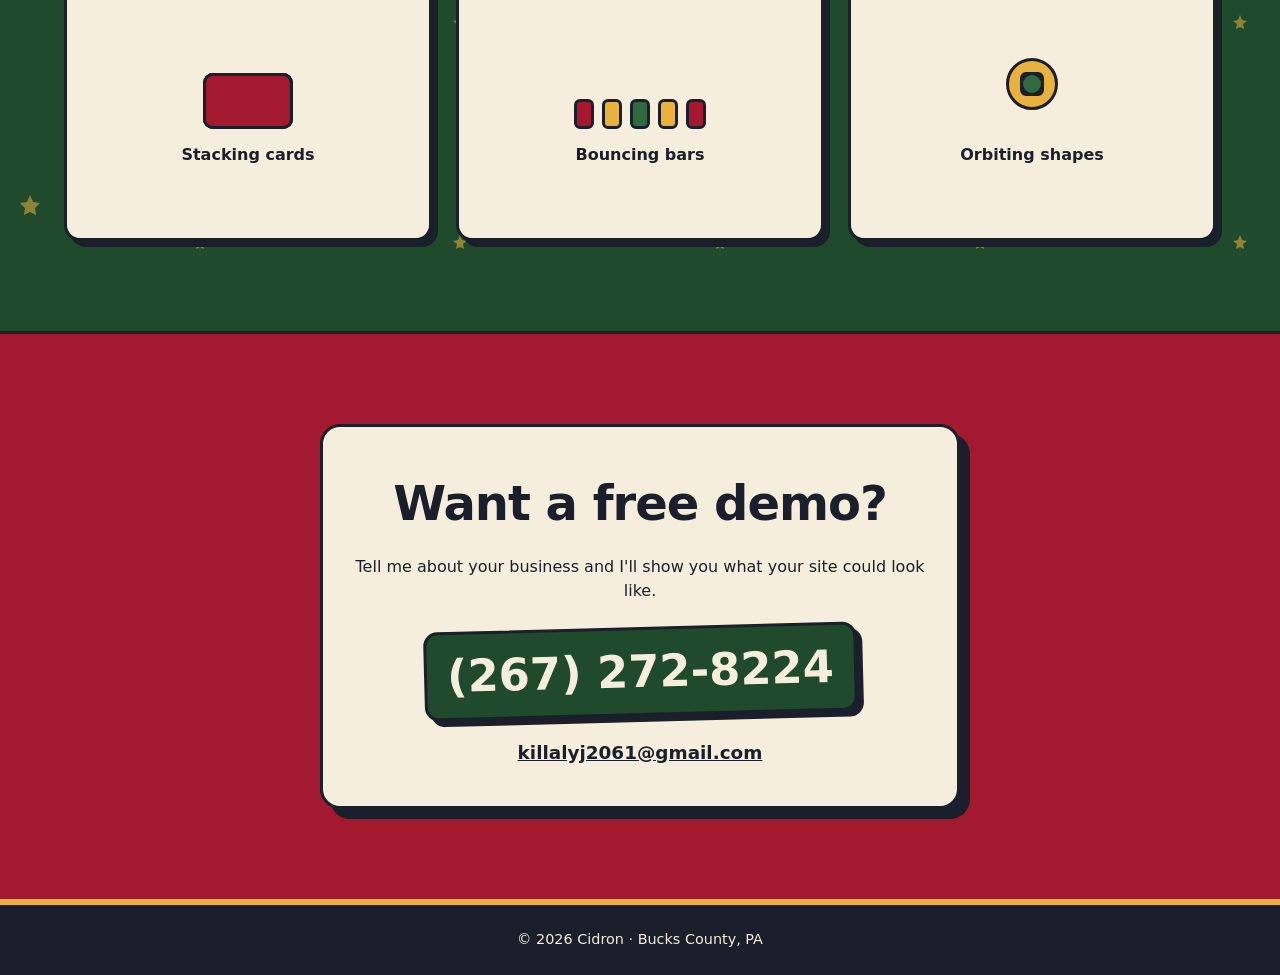
==== commit 70639010: "Use Jace's Cidron logo in header, favicon, apple-touch-icon and og:image" ====
--- a/index.html
+++ b/index.html
@@ -8,7 +8,15 @@
 <meta property="og:title" content="Cidron | Websites that make people stop scrolling">
 <meta property="og:description" content="Custom animations, scroll effects and bold design for small businesses. Bucks County, PA.">
 <meta property="og:type" content="website">
-<link rel="icon" href="data:image/svg+xml,%3Csvg xmlns='http://www.w3.org/2000/svg' viewBox='0 0 32 32'%3E%3Ccircle cx='16' cy='16' r='14' fill='%23E0603A'/%3E%3Ccircle cx='19' cy='13' r='8' fill='%23F3EBDD'/%3E%3C/svg%3E">
+<meta property="og:url" content="https://cidron.onrender.com/">
+<meta property="og:image" content="https://cidron.onrender.com/img/cidron-logo-512.png">
+<meta property="og:image:width" content="512">
+<meta property="og:image:height" content="512">
+<meta property="og:image:alt" content="Cidron logo">
+<meta name="twitter:card" content="summary">
+<link rel="icon" type="image/png" sizes="32x32" href="img/cidron-logo-32.png">
+<link rel="icon" type="image/png" sizes="128x128" href="img/cidron-logo-128.png">
+<link rel="apple-touch-icon" sizes="180x180" href="img/cidron-logo-180.png">
 <script>document.documentElement.className="js"</script>
 <link rel="stylesheet" href="style.css">
 <link rel="stylesheet" href="holiday.css">
@@ -25,7 +33,7 @@
 </svg>
 
 <header class="top">
-  <a class="logo" href="#top" aria-label="Cidron home"><span class="dot"></span>Cidron</a>
+  <a class="logo" href="#top" aria-label="Cidron home"><picture><source type="image/webp" srcset="img/cidron-logo-128.webp 1x, img/cidron-logo-256.webp 2x"><img src="img/cidron-logo-128.png" srcset="img/cidron-logo-128.png 1x, img/cidron-logo-256.png 2x" width="44" height="44" alt="Cidron"></picture></a>
   <a class="btn small" href="tel:+12672728224">Call (267) 272-8224</a>
   <div class="garland" aria-hidden="true">
     <svg class="g1" style="left:6%" width="70" height="70" viewBox="0 0 70 70"><g class="sway">
--- a/style.css
+++ b/style.css
@@ -64,7 +64,7 @@
 .js .reveal.in{opacity:1;transform:none}
 .card.reveal.in:nth-child(odd){transform:rotate(-1deg)}.card.reveal.in:nth-child(even){transform:rotate(1deg)}
 .cards .reveal:nth-child(2),.grid .reveal:nth-child(2){transition-delay:.1s}.cards .reveal:nth-child(3),.grid .reveal:nth-child(3){transition-delay:.2s}.cards .reveal:nth-child(4){transition-delay:.3s}
-@media (max-width:900px){.grid{grid-template-columns:repeat(2,1fr)}}
+@media (max-width:900px){.grid{gap:16px}}
 @media (max-width:560px){.grid{grid-template-columns:1fr}}
 @media (max-width:760px){.hero{grid-template-columns:1fr;padding-top:5vh;min-height:auto}.hero-art{order:-1}.hero-art svg{max-width:300px}.top .btn.small{font-size:.8rem}}
 @media (prefers-reduced-motion:reduce){*,*::before,*::after{animation:none!important;transition:none!important}.reveal{opacity:1;transform:none}html{scroll-behavior:auto}}
--- a/christmas.css
+++ b/christmas.css
@@ -30,3 +30,7 @@
 .hero>*,.work>*{position:relative}
 .hero{border-top:none}
 .hero::before,.work::before{z-index:0}.hero>*,.work>*{z-index:1}
+.logo picture,.logo img{display:block}
+.logo img{width:44px;height:44px;border-radius:8px;border:2px solid var(--ink);box-shadow:3px 3px 0 var(--ink);transition:transform .2s}
+.logo:hover img{transform:rotate(-4deg) scale(1.05)}
+.top{padding-top:10px;padding-bottom:10px}
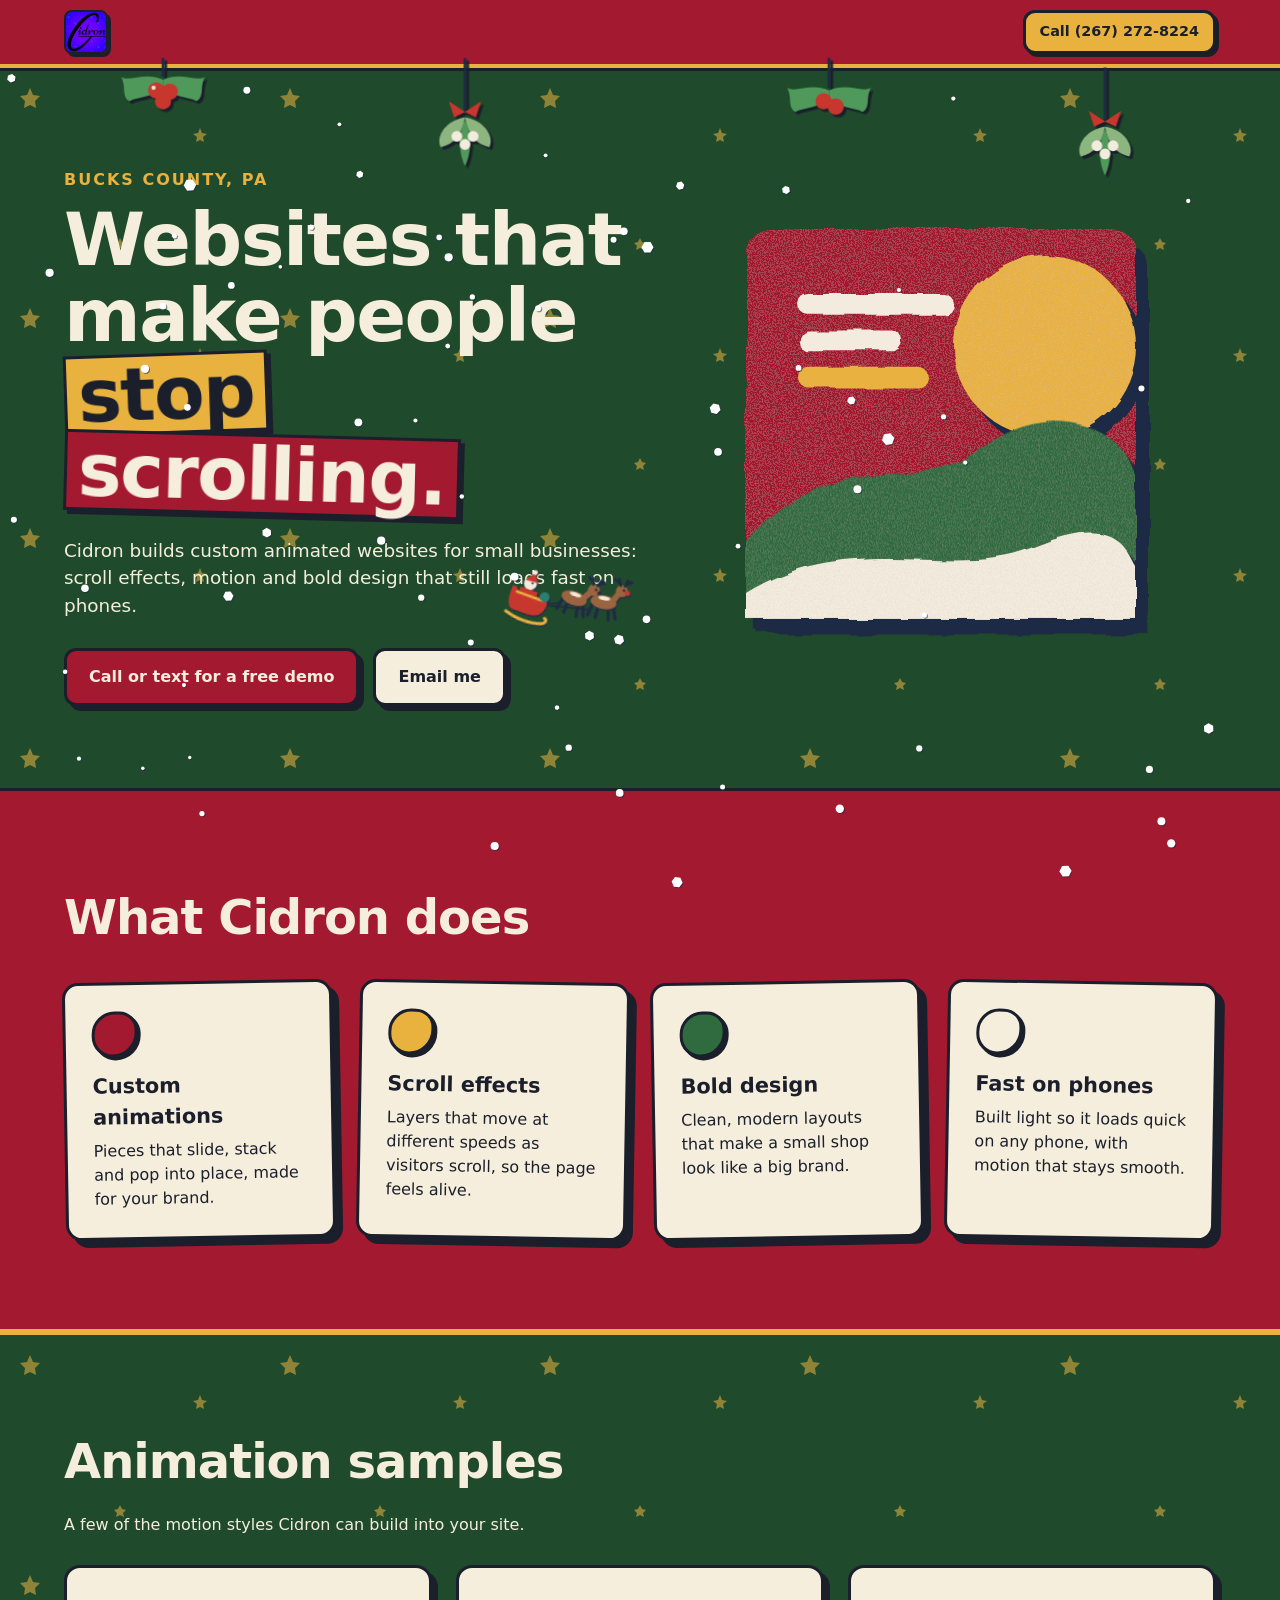
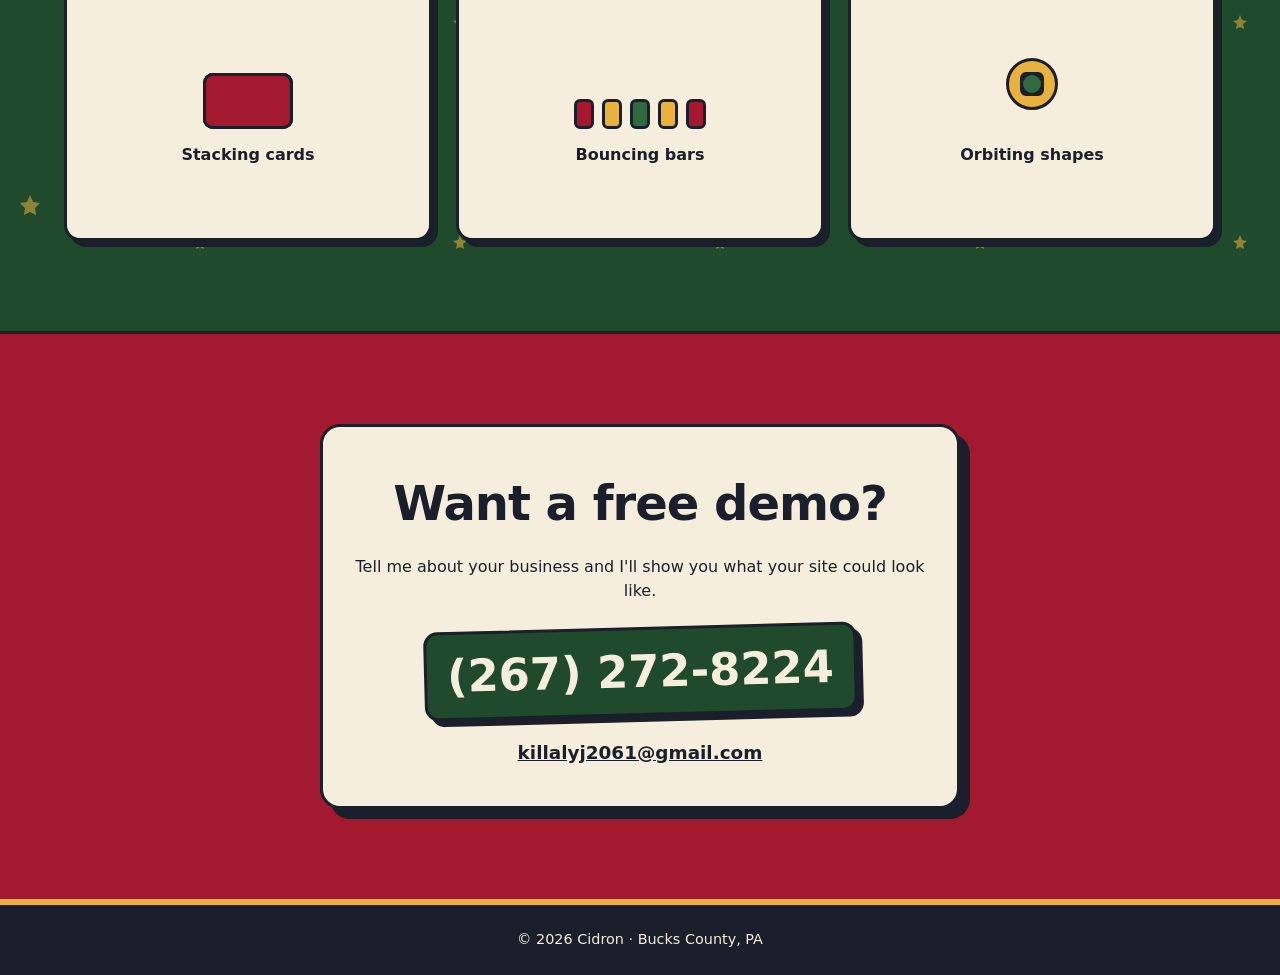
==== commit 3d3b0f2f: "Move first holly sprig clear of the logo" ====
--- a/index.html
+++ b/index.html
@@ -36,13 +36,13 @@
   <a class="logo" href="#top" aria-label="Cidron home"><picture><source type="image/webp" srcset="img/cidron-logo-128.webp 1x, img/cidron-logo-256.webp 2x"><img src="img/cidron-logo-128.png" srcset="img/cidron-logo-128.png 1x, img/cidron-logo-256.png 2x" width="44" height="44" alt="Cidron"></picture></a>
   <a class="btn small" href="tel:+12672728224">Call (267) 272-8224</a>
   <div class="garland" aria-hidden="true">
-    <svg class="g1" style="left:6%" width="70" height="70" viewBox="0 0 70 70"><g class="sway">
+    <svg class="g1" style="left:max(110px,10%)" width="70" height="70" viewBox="0 0 70 70"><g class="sway">
       <path d="M35 0 L35 14" stroke="#1F2A44" stroke-width="2"/>
       <path d="M35 16 C22 10 10 18 4 14 C8 22 4 28 10 32 C18 28 26 30 35 22Z" fill="#4F9A5A"/>
       <path d="M35 16 C48 10 60 18 66 14 C62 22 66 28 60 32 C52 28 44 30 35 22Z" fill="#4F9A5A"/>
       <circle cx="30" cy="24" r="6" fill="#C8372D"/><circle cx="40" cy="25" r="6" fill="#C8372D"/><circle cx="35" cy="32" r="6" fill="#C8372D"/>
       <circle cx="28" cy="22" r="1.6" fill="#F3EBDD"/></g></svg>
-    <svg class="g2" style="left:34%" width="60" height="96" viewBox="0 0 60 96"><g class="sway">
+    <svg class="g2" style="left:max(200px,34%)" width="60" height="96" viewBox="0 0 60 96"><g class="sway">
       <path d="M30 0 L30 40" stroke="#1F2A44" stroke-width="2"/>
       <path d="M30 40 L18 32 L22 44Z M30 40 L42 32 L38 44Z" fill="#C8372D"/>
       <path d="M30 44 C16 46 8 58 12 66 C22 64 28 56 30 44Z" fill="#8DB580"/>
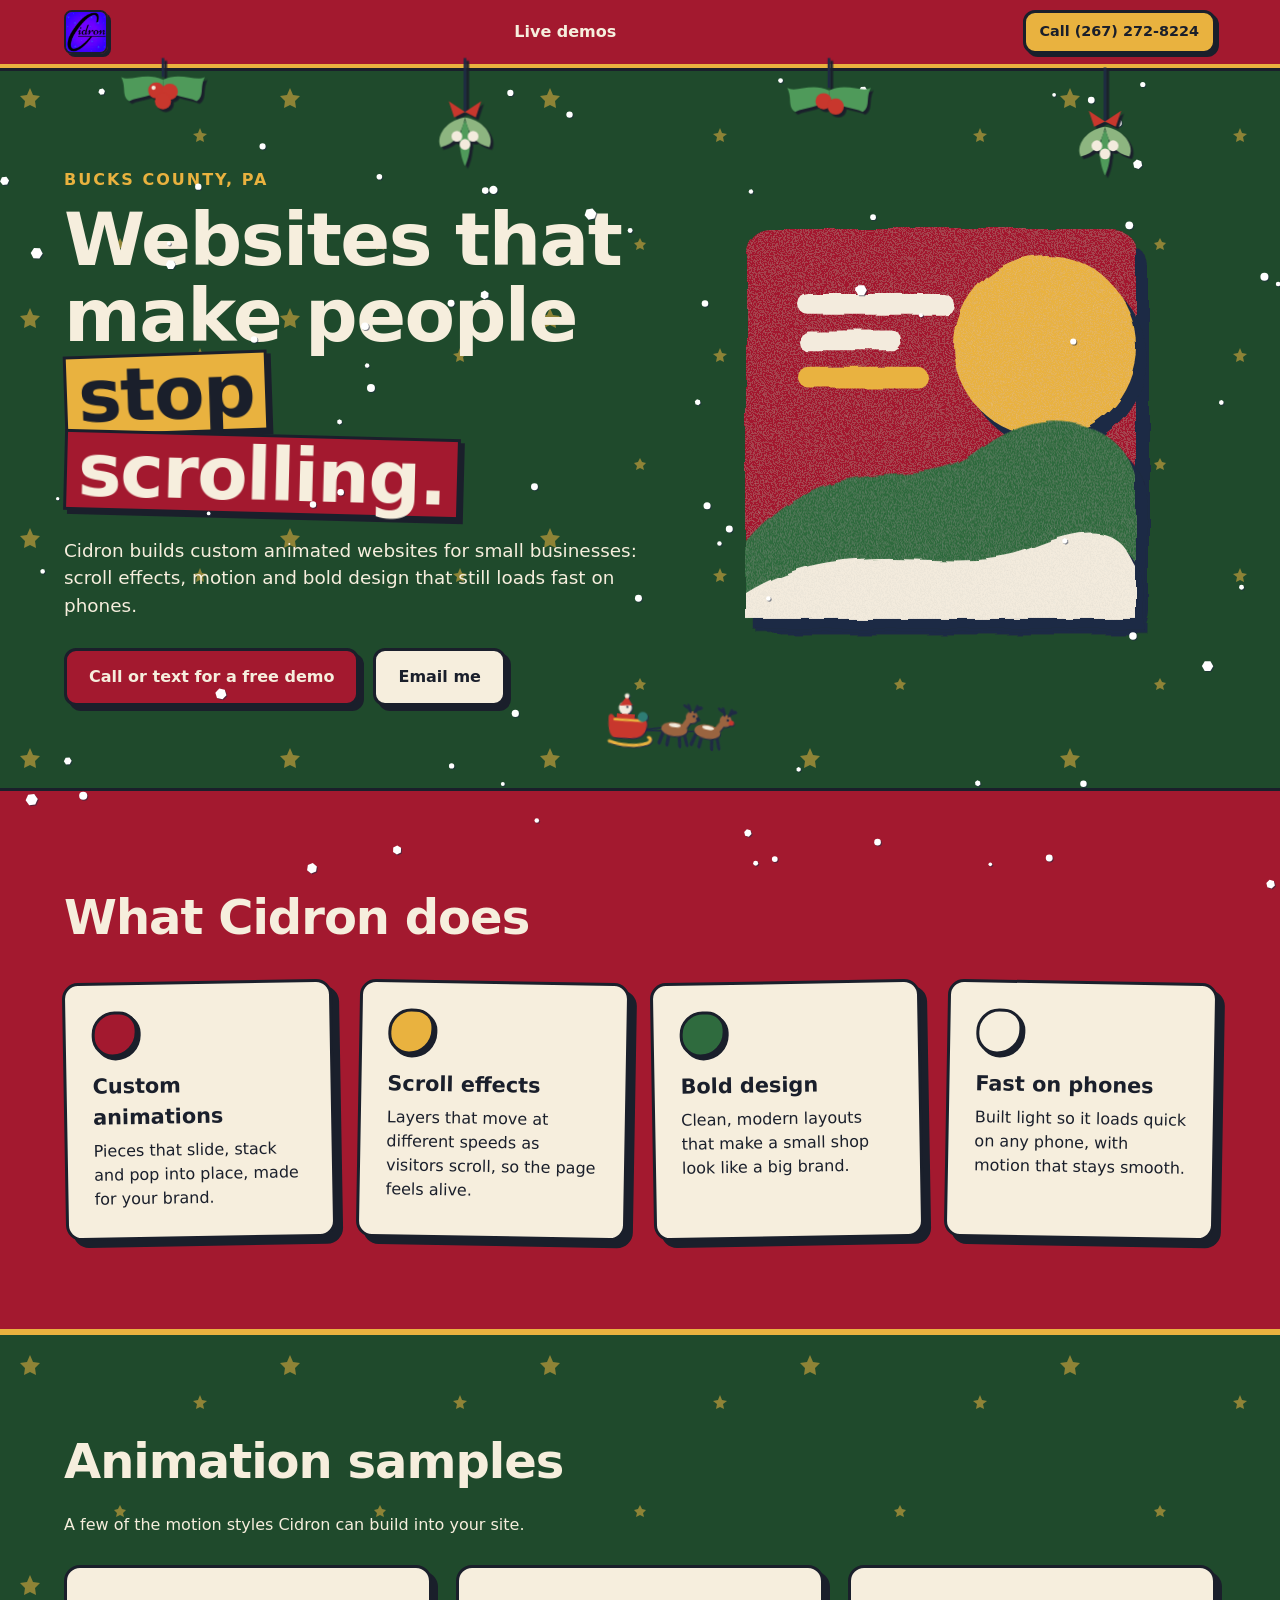
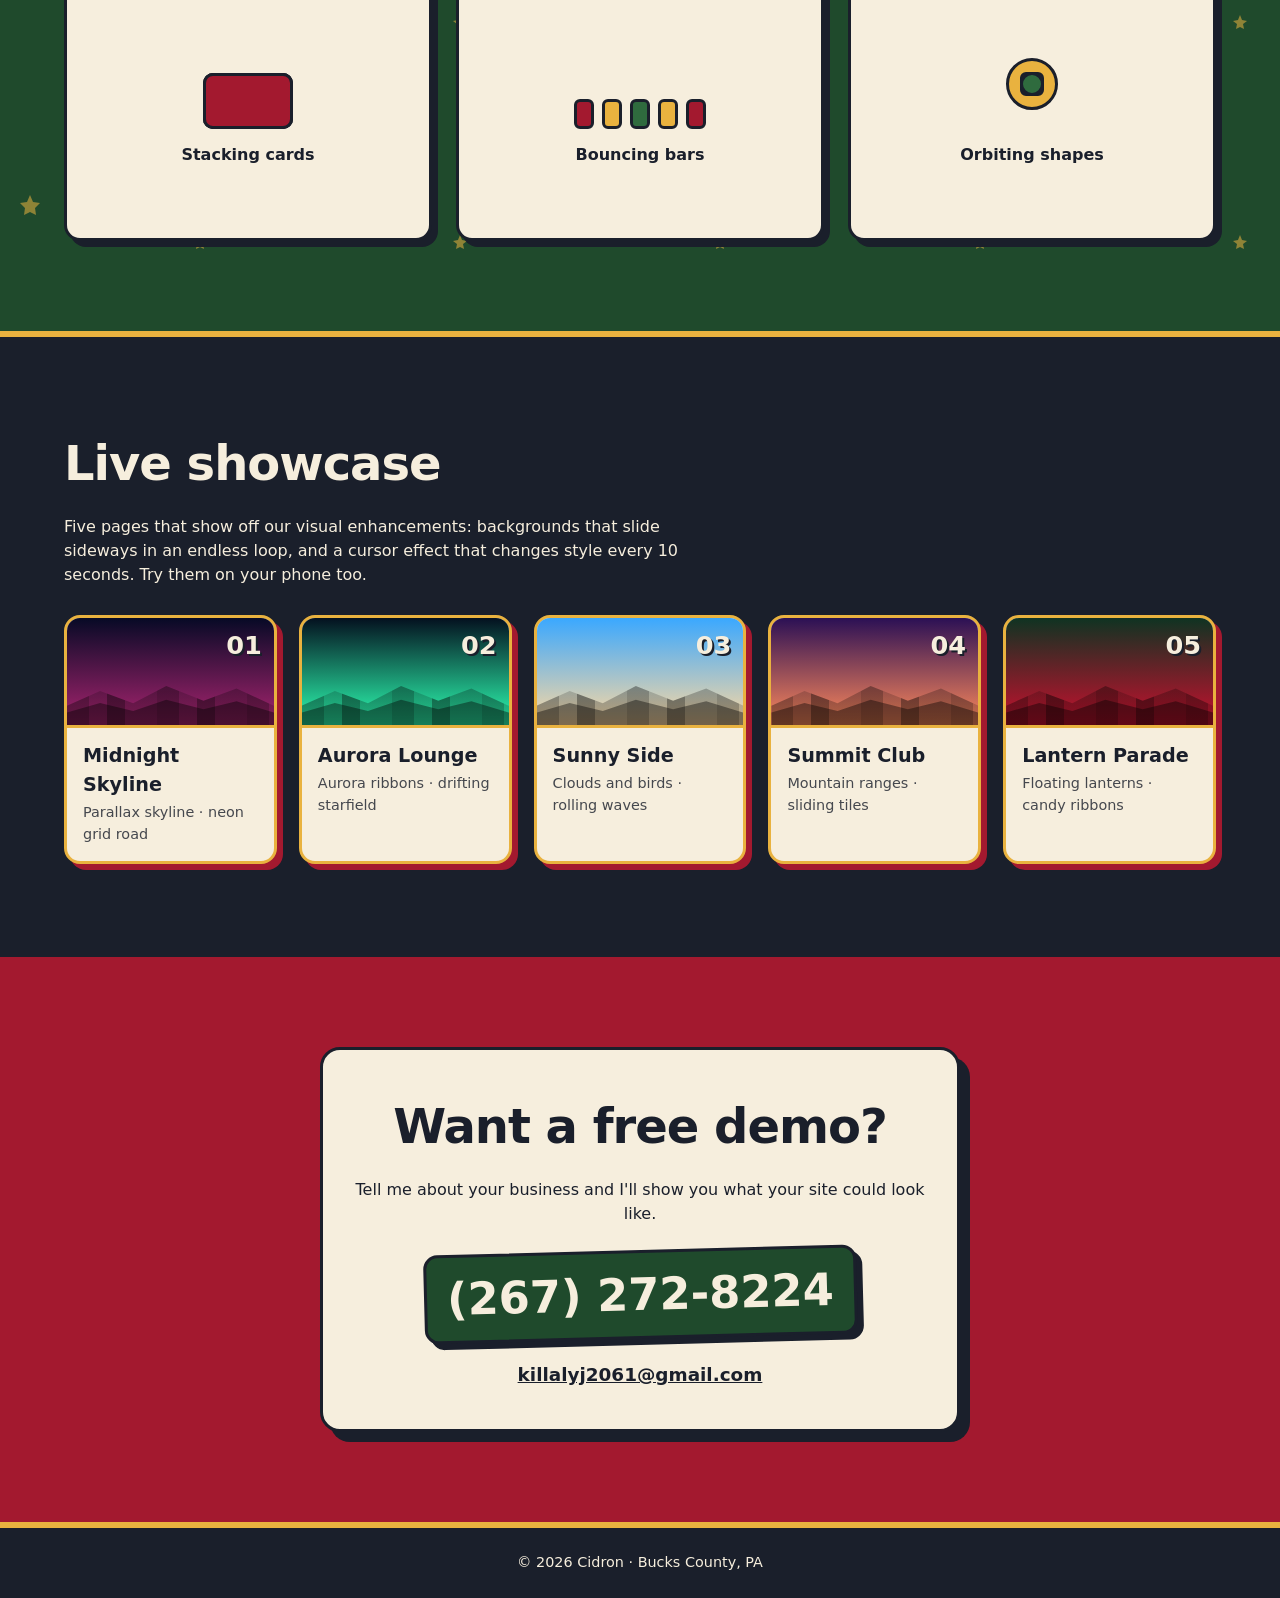
==== commit 214e8c72: "Add 5 showcase pages (rotating treadmill backgrounds, 10s cursor effects) and home links" ====
--- a/index.html
+++ b/index.html
@@ -21,6 +21,7 @@
 <link rel="stylesheet" href="style.css">
 <link rel="stylesheet" href="holiday.css">
 <link rel="stylesheet" href="christmas.css">
+<link rel="stylesheet" href="showcase/home.css">
 </head>
 <body>
 <svg width="0" height="0" style="position:absolute" aria-hidden="true">
@@ -34,6 +35,7 @@
 
 <header class="top">
   <a class="logo" href="#top" aria-label="Cidron home"><picture><source type="image/webp" srcset="img/cidron-logo-128.webp 1x, img/cidron-logo-256.webp 2x"><img src="img/cidron-logo-128.png" srcset="img/cidron-logo-128.png 1x, img/cidron-logo-256.png 2x" width="44" height="44" alt="Cidron"></picture></a>
+  <a class="navlink" href="#showcase">Live demos</a>
   <a class="btn small" href="tel:+12672728224">Call (267) 272-8224</a>
   <div class="garland" aria-hidden="true">
     <svg class="g1" style="left:max(110px,10%)" width="70" height="70" viewBox="0 0 70 70"><g class="sway">
@@ -109,6 +111,18 @@
   </div>
 </section>
 
+<section class="showcase" id="showcase">
+  <h2 class="reveal">Live showcase</h2>
+  <p class="note reveal">Five pages that show off our visual enhancements: backgrounds that slide sideways in an endless loop, and a cursor effect that changes style every 10 seconds. Try them on your phone too.</p>
+  <div class="sc-grid">
+    <a class="sc-card reveal" href="showcase/midnight-skyline.html" style="--c1:#070a26;--c2:#a8246f"><span class="sc-art" aria-hidden="true"><i></i><i></i></span><span class="sc-num">01</span><strong>Midnight Skyline</strong><em>Parallax skyline · neon grid road</em></a>
+    <a class="sc-card reveal" href="showcase/aurora-lounge.html" style="--c1:#04101f;--c2:#2dffb2"><span class="sc-art" aria-hidden="true"><i></i><i></i></span><span class="sc-num">02</span><strong>Aurora Lounge</strong><em>Aurora ribbons · drifting starfield</em></a>
+    <a class="sc-card reveal" href="showcase/sunny-side.html" style="--c1:#3aa8ff;--c2:#ffd9a0"><span class="sc-art" aria-hidden="true"><i></i><i></i></span><span class="sc-num">03</span><strong>Sunny Side</strong><em>Clouds and birds · rolling waves</em></a>
+    <a class="sc-card reveal" href="showcase/summit-club.html" style="--c1:#2b1055;--c2:#ff8a5b"><span class="sc-art" aria-hidden="true"><i></i><i></i></span><span class="sc-num">04</span><strong>Summit Club</strong><em>Mountain ranges · sliding tiles</em></a>
+    <a class="sc-card reveal" href="showcase/lantern-parade.html" style="--c1:#0f3322;--c2:#c8102e"><span class="sc-art" aria-hidden="true"><i></i><i></i></span><span class="sc-num">05</span><strong>Lantern Parade</strong><em>Floating lanterns · candy ribbons</em></a>
+  </div>
+</section>
+
 <section class="contact" id="contact">
   <div class="contact-card reveal">
     <h2>Want a free demo?</h2>
--- a/showcase/home.css
+++ b/showcase/home.css
@@ -0,0 +1,16 @@
+/* Home page: live showcase section + header link */
+.top .navlink{font-weight:800;text-decoration:none;color:var(--cream);padding:6px 10px;border-radius:999px;position:relative;z-index:1;transition:background .2s,color .2s}
+.top .navlink:hover{background:var(--cream);color:var(--berry)}
+.showcase{background:var(--ink);color:var(--cream)}
+.showcase .note{color:var(--cream)}
+.sc-grid{display:grid;grid-template-columns:repeat(auto-fit,minmax(210px,1fr));gap:22px}
+.sc-card{position:relative;display:flex;flex-direction:column;gap:2px;text-decoration:none;background:var(--cream);color:var(--ink);border:3px solid var(--gold);border-radius:16px;box-shadow:6px 6px 0 var(--berry);padding:0 0 16px;overflow:hidden;transition:transform .25s cubic-bezier(.2,1.5,.4,1),box-shadow .2s}
+.sc-card:hover{transform:translate(-3px,-6px) rotate(-1deg);box-shadow:9px 11px 0 var(--berry)}
+.sc-card .sc-art{display:block;height:110px;position:relative;overflow:hidden;background:linear-gradient(180deg,var(--c1),var(--c2));margin-bottom:12px;border-bottom:3px solid var(--gold)}
+.sc-card .sc-art i{position:absolute;left:0;bottom:0;width:200%;height:46%;background:repeating-linear-gradient(90deg,rgba(0,0,0,.35) 0 22px,rgba(0,0,0,.18) 22px 40px,rgba(0,0,0,.45) 40px 58px,rgba(0,0,0,.25) 58px 90px);clip-path:polygon(0 100%,0 60%,8% 30%,16% 55%,24% 20%,33% 50%,41% 25%,50% 60%,58% 30%,66% 55%,75% 15%,83% 50%,91% 30%,100% 55%,100% 100%);animation:scslide 9s linear infinite}
+.sc-card .sc-art i+i{height:30%;background:rgba(0,0,0,.4);animation-duration:5s;animation-direction:reverse}
+@keyframes scslide{to{transform:translateX(-50%)}}
+.sc-card .sc-num{position:absolute;right:12px;top:8px;font-weight:900;font-size:1.6rem;color:var(--cream);text-shadow:2px 2px 0 var(--ink)}
+.sc-card strong{font-size:1.2rem;padding:0 16px}
+.sc-card em{font-style:normal;font-size:.9rem;padding:0 16px;opacity:.8}
+@media (prefers-reduced-motion:reduce){.sc-card .sc-art i{animation:none}}
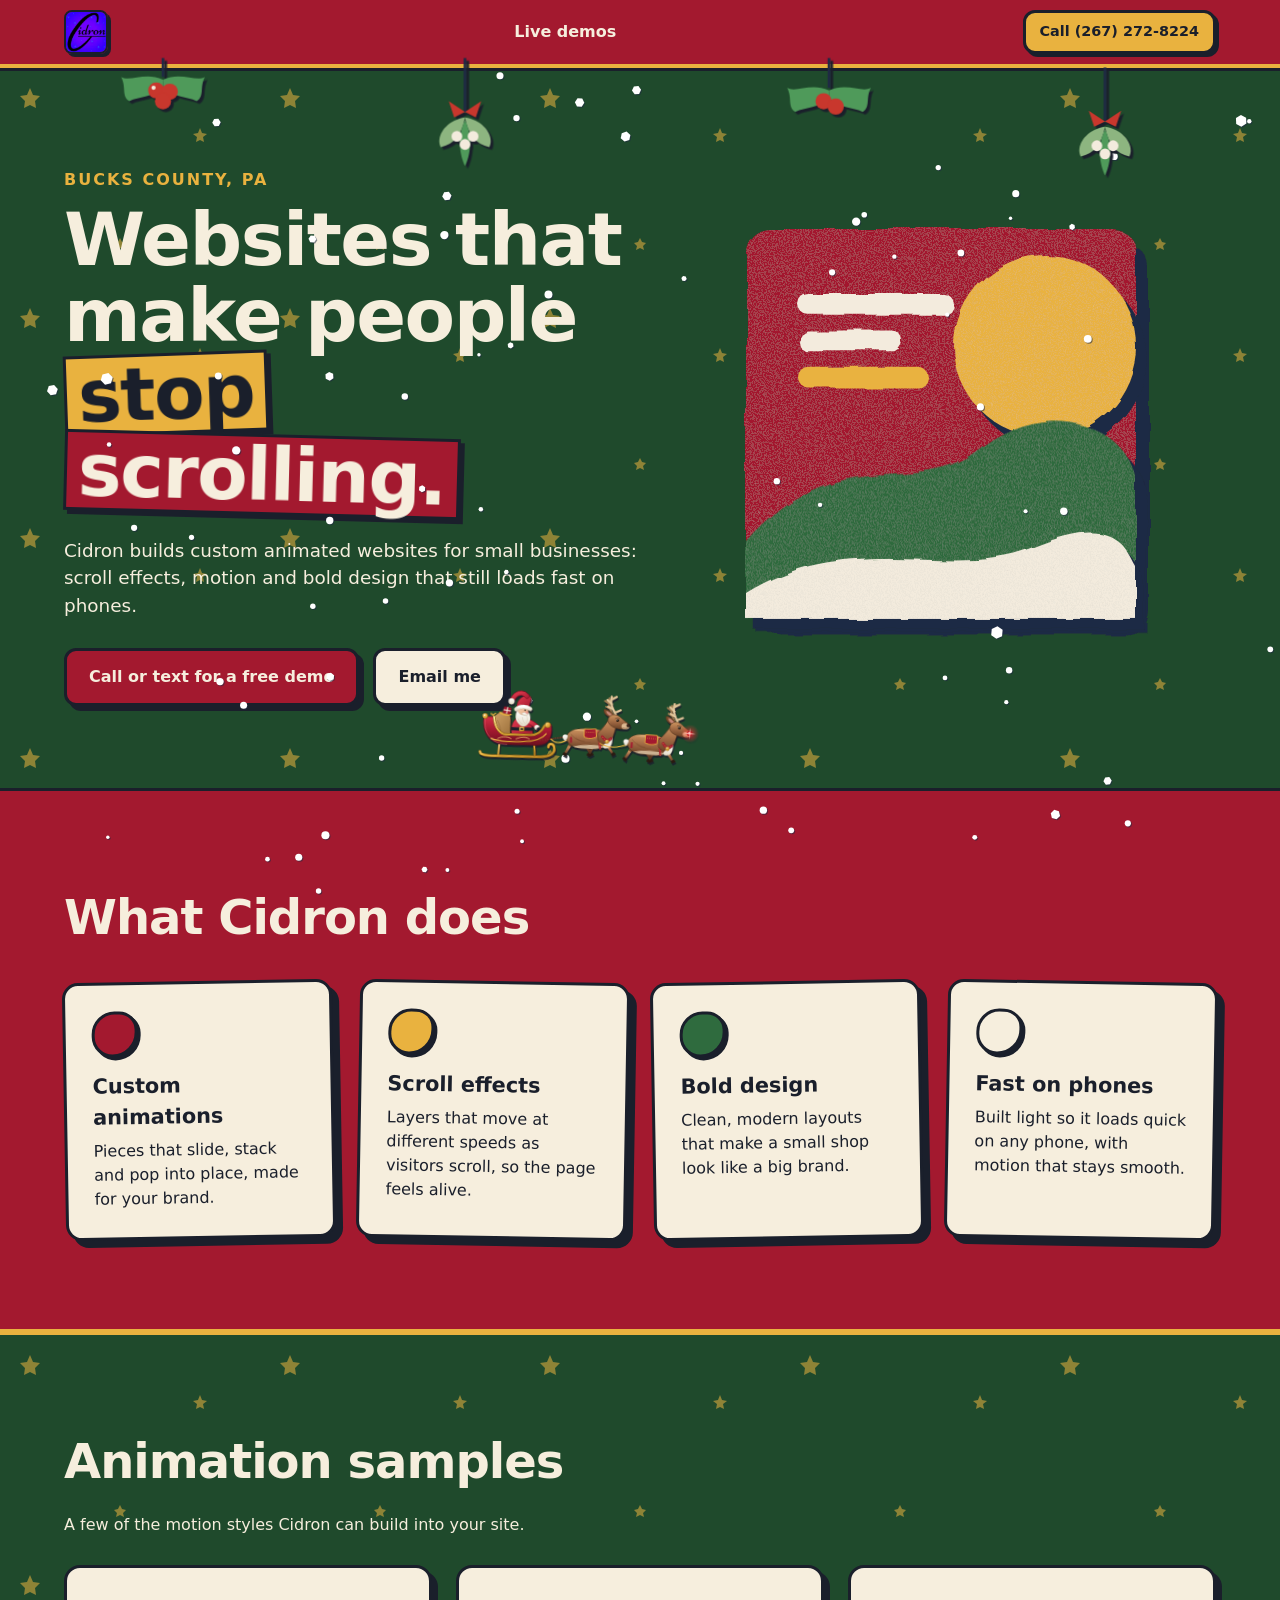
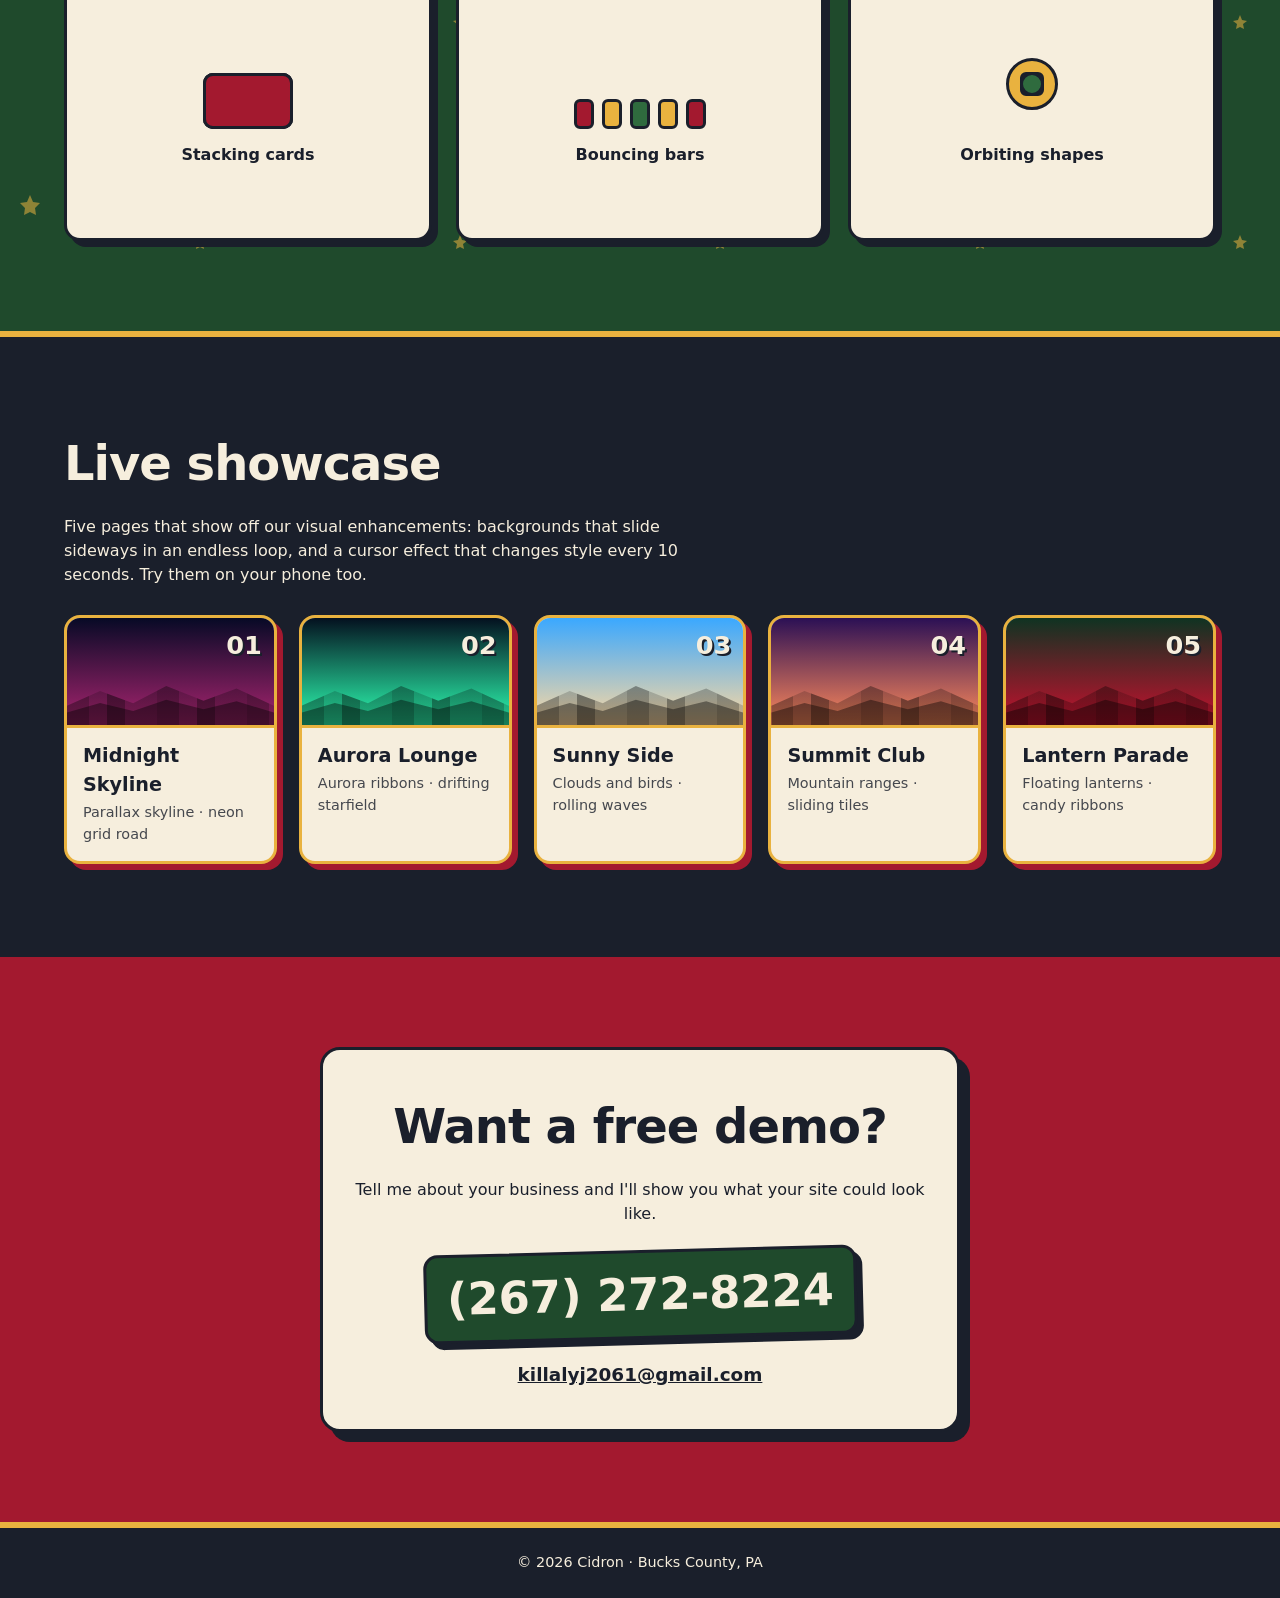
==== commit 63a38225: "Redo Santa, sleigh and reindeer: detailed inline SVG, gallop cycle, glowing Rudolph nose, magic dust" ====
--- a/index.html
+++ b/index.html
@@ -135,38 +135,114 @@
 
 <footer><p>© <span id="y">2026</span> Cidron · Bucks County, PA</p></footer>
 
-<div id="santa" aria-hidden="true"><svg viewBox="0 0 120 56"><g class="face">
-  <path d="M30 34 L54 28 M30 34 L86 28" stroke="#1F2A44" stroke-width="1.4"/>
-  <g class="part rd" data-i="1"><g transform="translate(52 0)">
-        <path d="M2 28 L-1 40 M8 29 L7 41 M18 29 L20 41 M23 28 L27 39" stroke="#1F2A44" stroke-width="2.4" stroke-linecap="round"/>
-        <ellipse cx="13" cy="25" rx="13" ry="7" fill="#9A6440"/>
-        <path d="M22 22 L27 13" stroke="#9A6440" stroke-width="6" stroke-linecap="round"/>
-        <circle cx="29" cy="11" r="6" fill="#9A6440"/>
-        <path d="M27 6 L24 -1 M24 2 L20 0 M31 6 L33 -1 M33 2 L37 0" stroke="#1F2A44" stroke-width="2" stroke-linecap="round"/>
-        <circle cx="31" cy="10" r="1.3" fill="#1F2A44"/>
-        <circle cx="35" cy="12" r="1.8" fill="#1F2A44"/>
-        <ellipse cx="13" cy="21" rx="6" ry="2" fill="#F3EBDD" opacity="1"/></g></g>
-  <g class="part rd" data-i="2"><g transform="translate(84 0)">
-        <path d="M2 28 L-1 40 M8 29 L7 41 M18 29 L20 41 M23 28 L27 39" stroke="#1F2A44" stroke-width="2.4" stroke-linecap="round"/>
-        <ellipse cx="13" cy="25" rx="13" ry="7" fill="#9A6440"/>
-        <path d="M22 22 L27 13" stroke="#9A6440" stroke-width="6" stroke-linecap="round"/>
-        <circle cx="29" cy="11" r="6" fill="#9A6440"/>
-        <path d="M27 6 L24 -1 M24 2 L20 0 M31 6 L33 -1 M33 2 L37 0" stroke="#1F2A44" stroke-width="2" stroke-linecap="round"/>
-        <circle cx="31" cy="10" r="1.3" fill="#1F2A44"/>
-        <circle cx="35" cy="12" r="2.6" fill="#C8372D"/>
-        <ellipse cx="13" cy="21" rx="6" ry="2" fill="#F3EBDD" opacity="1"/></g></g>
-  <g class="part rd" data-i="0">
-    <path d="M2 46 C14 50 30 50 40 46 C44 44 44 40 41 40" fill="none" stroke="#E9B23F" stroke-width="3" stroke-linecap="round"/>
-    <circle cx="16" cy="12" r="6.5" fill="#F3EBDD"/>
-    <path d="M10 10 L17 0 L23 9Z" fill="#C8372D"/><circle cx="17" cy="0" r="2.4" fill="#F3EBDD"/>
-    <path d="M10 18 C10 24 22 24 22 18Z" fill="#FFFFFF"/>
-    <circle cx="18" cy="11" r="1.1" fill="#1F2A44"/>
-    <path d="M8 18 L26 18 L26 26 L8 26Z" fill="#C8372D"/>
-    <path d="M0 22 C0 18 4 18 6 22 L34 22 C38 22 40 26 38 32 C36 40 30 42 20 42 L8 42 C2 42 0 34 0 22Z" fill="#C8372D"/>
-    <path d="M6 24 L34 24" stroke="#E9B23F" stroke-width="2.4" stroke-linecap="round"/>
-    <circle cx="34" cy="20" r="5" fill="#2E7D74"/>
-  </g>
-</g></svg></div>
+<div id="santa" aria-hidden="true"><svg viewBox="0 0 276 92" focusable="false"><defs>
+<linearGradient id="gDeer" x1="0" y1="0" x2="0" y2="1"><stop offset="0" stop-color="#CE9560"/><stop offset=".55" stop-color="#9A6440"/><stop offset="1" stop-color="#6B4226"/></linearGradient>
+<linearGradient id="gDeerD" x1="0" y1="0" x2="0" y2="1"><stop offset="0" stop-color="#7C4D2D"/><stop offset="1" stop-color="#4A2C18"/></linearGradient>
+<linearGradient id="gFur" x1="0" y1="0" x2="0" y2="1"><stop offset="0" stop-color="#FFFFFF"/><stop offset="1" stop-color="#E4DCC8"/></linearGradient>
+<linearGradient id="gGold" x1="0" y1="0" x2="1" y2="1"><stop offset="0" stop-color="#FFE9A0"/><stop offset=".5" stop-color="#E9B23F"/><stop offset="1" stop-color="#B9821F"/></linearGradient>
+<linearGradient id="gSl" x1="0" y1="0" x2="0" y2="1"><stop offset="0" stop-color="#D42F46"/><stop offset=".5" stop-color="#A3192F"/><stop offset="1" stop-color="#6E0F20"/></linearGradient>
+<linearGradient id="gCoat" x1="0" y1="0" x2="1" y2="1"><stop offset="0" stop-color="#E23B4F"/><stop offset="1" stop-color="#A3192F"/></linearGradient>
+<linearGradient id="gSkin" x1="0" y1="0" x2="1" y2="1"><stop offset="0" stop-color="#F7D3B3"/><stop offset="1" stop-color="#E3A57F"/></linearGradient>
+<linearGradient id="gSack" x1="0" y1="0" x2="1" y2="1"><stop offset="0" stop-color="#D2A569"/><stop offset="1" stop-color="#9A6E3A"/></linearGradient>
+<radialGradient id="gNose"><stop offset="0" stop-color="#FFC2B8"/><stop offset=".35" stop-color="#FF3B30"/><stop offset="1" stop-color="#B3001B"/></radialGradient>
+<radialGradient id="gGlow"><stop offset="0" stop-color="#FF5A48" stop-opacity=".95"/><stop offset=".45" stop-color="#FF3B30" stop-opacity=".4"/><stop offset="1" stop-color="#FF3B30" stop-opacity="0"/></radialGradient>
+</defs><g class="face"><g transform="translate(6 28)">
+<g class="trail"><g transform="translate(0 34)"><path class="sp" style="animation-delay:0.0s;--s:1.5;--dy:6px" d="M0 -4.2 L1 -1 L4.2 0 L1 1 L0 4.2 L-1 1 L-4.2 0 L-1 -1Z" fill="#FFE9A8"/></g><g transform="translate(-4 42)"><path class="sp" style="animation-delay:0.35s;--s:1.2000000000000002;--dy:-9px" d="M0 -4.2 L1 -1 L4.2 0 L1 1 L0 4.2 L-1 1 L-4.2 0 L-1 -1Z" fill="#FFFFFF"/></g><g transform="translate(2 28)"><path class="sp" style="animation-delay:0.7s;--s:1.35;--dy:12px" d="M0 -4.2 L1 -1 L4.2 0 L1 1 L0 4.2 L-1 1 L-4.2 0 L-1 -1Z" fill="#FFE9A8"/></g><g transform="translate(-2 48)"><path class="sp" style="animation-delay:1.05s;--s:1.0499999999999998;--dy:-6px" d="M0 -4.2 L1 -1 L4.2 0 L1 1 L0 4.2 L-1 1 L-4.2 0 L-1 -1Z" fill="#FFFFFF"/></g><g transform="translate(4 38)"><path class="sp" style="animation-delay:1.4s;--s:1.6500000000000001;--dy:9px" d="M0 -4.2 L1 -1 L4.2 0 L1 1 L0 4.2 L-1 1 L-4.2 0 L-1 -1Z" fill="#FFE9A8"/></g><g transform="translate(-6 31)"><path class="sp" style="animation-delay:1.75s;--s:1.125;--dy:-12px" d="M0 -4.2 L1 -1 L4.2 0 L1 1 L0 4.2 L-1 1 L-4.2 0 L-1 -1Z" fill="#FFFFFF"/></g><g transform="translate(0 45)"><path class="sp" style="animation-delay:2.1s;--s:1.35;--dy:6px" d="M0 -4.2 L1 -1 L4.2 0 L1 1 L0 4.2 L-1 1 L-4.2 0 L-1 -1Z" fill="#FFE9A8"/></g><g transform="translate(3 24)"><path class="sp" style="animation-delay:2.45s;--s:1.0499999999999998;--dy:-9px" d="M0 -4.2 L1 -1 L4.2 0 L1 1 L0 4.2 L-1 1 L-4.2 0 L-1 -1Z" fill="#FFFFFF"/></g><g transform="translate(-3 38)"><circle class="dust" style="animation-delay:0.0s;--dy:-8px" r="1.0" fill="#E9B23F" cx="0" cy="-10"/><circle class="dust" style="animation-delay:0.18s;--dy:0px" r="1.4" fill="#E9B23F" cx="0" cy="-3"/><circle class="dust" style="animation-delay:0.36s;--dy:8px" r="1.8" fill="#E9B23F" cx="0" cy="4"/><circle class="dust" style="animation-delay:0.54s;--dy:-8px" r="1.0" fill="#E9B23F" cx="0" cy="-9"/><circle class="dust" style="animation-delay:0.72s;--dy:0px" r="1.4" fill="#E9B23F" cx="0" cy="-2"/><circle class="dust" style="animation-delay:0.8999999999999999s;--dy:8px" r="1.8" fill="#E9B23F" cx="0" cy="5"/><circle class="dust" style="animation-delay:1.08s;--dy:-8px" r="1.0" fill="#E9B23F" cx="0" cy="-8"/><circle class="dust" style="animation-delay:1.26s;--dy:0px" r="1.4" fill="#E9B23F" cx="0" cy="-1"/><circle class="dust" style="animation-delay:1.44s;--dy:8px" r="1.8" fill="#E9B23F" cx="0" cy="6"/><circle class="dust" style="animation-delay:1.6199999999999999s;--dy:-8px" r="1.0" fill="#E9B23F" cx="0" cy="-7"/></g></g>
+<g class="part rd" data-i="0">
+<path d="M-3 56 C-3 60 3 61 11 61 L66 61 C78 61 88 58 86 49 C85 44 79 44 79 49" fill="none" stroke="#7a560f" stroke-width="3.6" stroke-linecap="round"/>
+<path d="M-3 56 C-3 60 3 61 11 61 L66 61 C78 61 88 58 86 49 C85 44 79 44 79 49" fill="none" stroke="url(#gGold)" stroke-width="2.4" stroke-linecap="round"/>
+<path d="M20 47 L19 60 M62 47 L63 60" stroke="#7a560f" stroke-width="2.8"/><path d="M20 47 L19 60 M62 47 L63 60" stroke="url(#gGold)" stroke-width="1.5"/>
+<!-- sack and gifts -->
+<g>
+<rect x="8" y="12" width="12" height="11" rx="1" fill="#2F6B3E" stroke="#143a20" stroke-width=".6" transform="rotate(-8 14 18)"/><path d="M13 12 V23 M8 17.5 H20" stroke="#E9B23F" stroke-width="1.6" transform="rotate(-8 14 18)"/><path d="M13 12 C10 8 8 10 13 12 C16 8 18 10 13 12" fill="none" stroke="#E9B23F" stroke-width="1.1" transform="rotate(-8 14 18)"/>
+<path d="M16 38 C6 30 8 12 22 8 C28 6 34 10 33 20 C33 28 32 34 34 38Z" fill="url(#gSack)" stroke="#5a3b1a" stroke-width=".7"/>
+<path d="M20 9 C24 12 30 12 33 11" fill="none" stroke="#E9B23F" stroke-width="2" stroke-linecap="round"/>
+<path d="M17 18 C20 24 22 30 21 36" fill="none" stroke="#7a5428" stroke-width=".7" opacity=".6"/>
+<rect x="24" y="2" width="9" height="8" rx="1" fill="#A3192F" stroke="#5e0e1b" stroke-width=".5" transform="rotate(10 28 6)"/><path d="M28.5 2 V10 M24 6 H33" stroke="#F6EEDD" stroke-width="1.2" transform="rotate(10 28 6)"/>
+</g>
+<!-- Santa -->
+<g class="santa" transform="translate(0 -3)">
+<path d="M35 40 C32 27 36 18 46 16 C56 16 60 25 60 40Z" fill="url(#gCoat)" stroke="#5e0e1b" stroke-width=".6"/>
+<path d="M47 17 V40" stroke="url(#gFur)" stroke-width="3.4"/>
+<path d="M34 31 H60" stroke="#1d212b" stroke-width="3.8"/><rect x="43.6" y="28.4" width="6" height="5.2" rx=".8" fill="url(#gGold)" stroke="#7a560f" stroke-width=".5"/><rect x="45.2" y="30" width="2.8" height="2" fill="#1d212b"/>
+<g class="arm"><path d="M55 22 C61 24 64 27 66 30" fill="none" stroke="#7d1022" stroke-width="6" stroke-linecap="round"/><path d="M55 22 C61 24 64 27 66 30" fill="none" stroke="url(#gCoat)" stroke-width="4.6" stroke-linecap="round"/><circle cx="64.6" cy="28.6" r="3" fill="url(#gFur)" stroke="#bdb39d" stroke-width=".4"/><circle cx="67" cy="31" r="2.6" fill="#1d212b"/></g>
+<circle cx="47" cy="10" r="6.8" fill="url(#gSkin)" stroke="#b27a57" stroke-width=".5"/>
+<circle cx="51.8" cy="12" r="1.9" fill="#F28B82" opacity=".55"/>
+<path d="M40.4 9 C37.5 16 39 22 43.5 25.5 C46 28.5 51 28.5 53 25.5 C57 22.5 57.5 16 54.6 11.5 C52.5 14.5 46.5 15.2 43 12Z" fill="url(#gFur)" stroke="#bdb39d" stroke-width=".5"/>
+<path d="M42 19 C43 22 45 24 47 25 M47 17 C47.5 21 49 24 51 25.5 M52.5 15 C53.5 19 53 22 51.5 24" fill="none" stroke="#cfc6b0" stroke-width=".5" stroke-linecap="round"/>
+<path d="M46 12.6 C48 10.4 52.6 10.8 54 13.4 C52 15.4 48.5 15.4 46 12.6Z" fill="url(#gFur)" stroke="#bdb39d" stroke-width=".4"/>
+<ellipse cx="52.4" cy="11.4" rx="1.6" ry="1.3" fill="#E8998D"/>
+<path d="M48 6.6 C49 5.6 50.6 5.7 51.6 6.6" fill="none" stroke="#F6EEDD" stroke-width="1.4" stroke-linecap="round"/><circle cx="50" cy="8.2" r="1" fill="#1b1209"/><circle cx="49.7" cy="7.9" r=".35" fill="#fff"/>
+<path d="M40 5.5 C39.5 -3 45 -9 53 -9.5 C57 -9.5 58 -5 56 -1 C55 1 55 3 55.5 5.6Z" fill="url(#gCoat)" stroke="#5e0e1b" stroke-width=".6"/>
+<g class="hattail"><path d="M52 -8.5 C46 -15 38 -12 34.5 -4" fill="none" stroke="#7d1022" stroke-width="6" stroke-linecap="round"/><path d="M52 -8.5 C46 -15 38 -12 34.5 -4" fill="none" stroke="url(#gCoat)" stroke-width="4.6" stroke-linecap="round"/><circle cx="33.5" cy="-2" r="3.6" fill="url(#gFur)" stroke="#bdb39d" stroke-width=".5"/></g>
+<path d="M39.2 7.4 C44 3.6 50.6 3.6 56.2 6.8" fill="none" stroke="#bdb39d" stroke-width="5" stroke-linecap="round"/><path d="M39.2 7.4 C44 3.6 50.6 3.6 56.2 6.8" fill="none" stroke="url(#gFur)" stroke-width="4" stroke-linecap="round"/>
+</g>
+<!-- sleigh body -->
+<path d="M1 14 C-2 34 9 47 28 47 L66 47 C79 47 84 37 82 23 C81 19 76 19 74 23 C71 30 66 35 57 35 L28 35 C21 35 14 28 13 14Z" fill="url(#gSl)" stroke="#5e0e1b" stroke-width=".8"/>
+<path d="M1 14 C-2 34 9 47 28 47" fill="none" stroke="#FF8190" stroke-width=".8" opacity=".5" transform="translate(1.6 0)"/>
+<path d="M13 14 C14 28 21 35 28 35 L57 35 C66 35 71 30 74 23" fill="none" stroke="#7a560f" stroke-width="3.2" stroke-linecap="round"/><path d="M13 14 C14 28 21 35 28 35 L57 35 C66 35 71 30 74 23" fill="none" stroke="url(#gGold)" stroke-width="2" stroke-linecap="round"/>
+<path d="M10 40 C20 44 34 44 48 43 C60 43 70 41 76 33" fill="none" stroke="url(#gGold)" stroke-width="1.4" stroke-linecap="round"/>
+<path d="M18 40 C24 37 30 37 34 40 M40 40 C46 37 52 37 56 40" fill="none" stroke="#FFD27A" stroke-width=".9" stroke-linecap="round" opacity=".9"/>
+<circle cx="2.4" cy="13.4" r="3.2" fill="url(#gGold)" stroke="#7a560f" stroke-width=".6"/><circle cx="77.6" cy="22.4" r="3.4" fill="url(#gGold)" stroke="#7a560f" stroke-width=".6"/>
+<circle cx="1.8" cy="12.6" r="1" fill="#fff" opacity=".7"/>
+</g>
+<g class="part rd" data-i="1"><g transform="translate(98 4)">
+<clipPath id="d1clip"><path d="M3 27 C2 18 12 14 28 15 C42 15 52 18 54 26 C55 34 47 39 33 39 C19 39 4 38 3 27Z"/></clipPath>
+<path d="M52 29 C24 18 -14 28 -30 30" fill="none" stroke="#6B1020" stroke-width="1" stroke-linecap="round"/><path d="M52 29 C24 18 -14 28 -30 30" fill="none" stroke="#E9B23F" stroke-width=".35" stroke-dasharray="1.4 1.6"/><path d="M6 27 C-4 34 -12 33 -16 28" fill="none" stroke="#E9B23F" stroke-width="1.3" stroke-linecap="round"/>
+<g class="leg" style="transform-origin:21px 26px;--p:-30deg;animation-delay:0.18s"><path d="M18.4 26 L23.6 26 L22.7 38 L19.3 38Z" fill="url(#gDeerD)"/><g class="knee" style="transform-origin:21px 38px;animation-delay:0.18s"><path d="M19.3 37.5 L22.7 37.5 L22.3 48 L19.7 48Z" fill="url(#gDeerD)"/><path d="M18.8 47 L23.2 47 L23.9 50.5 L18.8 50.5Z" fill="#2a1a12"/></g></g><g class="leg" style="transform-origin:40px 26px;--p:28deg;animation-delay:0.3s"><path d="M37.7 26 L42.3 26 L41.6 38 L38.4 38Z" fill="url(#gDeerD)"/><g class="knee" style="transform-origin:40px 38px;animation-delay:0.3s"><path d="M38.4 37.5 L41.6 37.5 L41.2 48 L38.8 48Z" fill="url(#gDeerD)"/><path d="M37.9 47 L42.1 47 L42.8 50.5 L37.9 50.5Z" fill="#2a1a12"/></g></g><g class="leg" style="transform-origin:12px 26px;--p:30deg;animation-delay:0s"><path d="M9.0 26 L15.0 26 L13.8 38 L10.2 38Z" fill="url(#gDeer)"/><g class="knee" style="transform-origin:12px 38px;animation-delay:0s"><path d="M10.2 37.5 L13.8 37.5 L13.4 48 L10.6 48Z" fill="url(#gDeer)"/><path d="M9.7 47 L14.3 47 L15.0 50.5 L9.7 50.5Z" fill="#2a1a12"/></g></g><g class="leg" style="transform-origin:46px 26px;--p:-34deg;animation-delay:0.12s"><path d="M43.5 26 L48.5 26 L47.7 38 L44.3 38Z" fill="url(#gDeer)"/><g class="knee" style="transform-origin:46px 38px;animation-delay:0.12s"><path d="M44.3 37.5 L47.7 37.5 L47.3 48 L44.7 48Z" fill="url(#gDeer)"/><path d="M43.8 47 L48.2 47 L48.9 50.5 L43.8 50.5Z" fill="#2a1a12"/></g></g>
+<g class="antF"><path d="M58 -2 C54 -9 51 -15 53 -22 M55 -9 L49.5 -12 M53.5 -15 L48 -19 M54 -20 L58.5 -23" fill="none" stroke="#9c7a4f" stroke-width="2.2" stroke-linecap="round" stroke-linejoin="round"/></g>
+<path d="M3 27 C2 18 12 14 28 15 C42 15 52 18 54 26 C55 34 47 39 33 39 C19 39 4 38 3 27Z" fill="url(#gDeer)" stroke="#4a2c18" stroke-width=".6"/>
+<g clip-path="url(#d1clip)"><ellipse cx="30" cy="41" rx="27" ry="7" fill="#F0DDBC" opacity=".7"/><ellipse cx="28" cy="15" rx="22" ry="3.2" fill="#E8B880" opacity=".55"/><path d="M8 22 C14 28 18 30 24 30" stroke="#6B4226" stroke-width="1" fill="none" opacity=".45" stroke-linecap="round"/><path d="M14 26 C20 31 26 32 31 31" stroke="#6B4226" stroke-width=".8" fill="none" opacity=".35" stroke-linecap="round"/></g>
+<path d="M4 23 C-3 20 -4 26 1 30 C3 28 4 26 4 23Z" fill="url(#gFur)" stroke="#bdb39d" stroke-width=".4"/>
+<path d="M24 15 L38 15 L38.5 24.5 C33 27 28 27 23.5 24.5Z" fill="#A3192F" stroke="#E9B23F" stroke-width="1"/>
+<path d="M26 19 L36 19" stroke="#E9B23F" stroke-width=".7" stroke-dasharray="1 1.3"/>
+<path d="M41 17 C41 26 43 34 43 39" fill="none" stroke="#A3192F" stroke-width="2.6"/><path d="M41 17 C41 26 43 34 43 39" fill="none" stroke="#E9B23F" stroke-width=".7" stroke-dasharray="1.2 1.4"/>
+<path d="M8 25 L8 32" stroke="#A3192F" stroke-width="2.2"/>
+<path d="M40 20 C46 14 50 8 53 3 L63 8 C61 14 59 24 55 32 C51 36 44 34 40 28Z" fill="url(#gDeer)" stroke="#4a2c18" stroke-width=".6"/>
+<path d="M48 33 C52 30 56 30 57.5 25 C58 32 56 38 50.5 38 C46 38.5 45.5 35 48 33Z" fill="url(#gFur)" stroke="#bdb39d" stroke-width=".4"/>
+<path d="M45.5 24 C49 29.5 53 30 56 26" fill="none" stroke="#A3192F" stroke-width="3.2" stroke-linecap="round"/><path d="M45.5 24 C49 29.5 53 30 56 26" fill="none" stroke="#E9B23F" stroke-width=".8" stroke-dasharray="1.2 1.5"/>
+<g class="bell"><circle cx="51.2" cy="30" r="2.3" fill="url(#gGold)" stroke="#8a5f12" stroke-width=".4"/><path d="M49.6 30.4 H52.8" stroke="#8a5f12" stroke-width=".4"/><circle cx="50.6" cy="29.2" r=".6" fill="#fff" opacity=".8"/></g>
+<g class="head">
+  <path class="antN" d="M61 -3 C57 -10 54 -16 56 -24 M58 -9 L52 -12 M56.5 -15 L51 -20 M57 -21 L62 -24 M60.5 -5 L67 -8" fill="none" stroke="#D6B68A" stroke-width="2.8" stroke-linecap="round" stroke-linejoin="round"/>
+  <path d="M61 -3 C57 -10 54 -16 56 -24 M58 -9 L52 -12 M56.5 -15 L51 -20 M57 -21 L62 -24 M60.5 -5 L67 -8" fill="none" stroke="#F3E3C3" stroke-width=".7" stroke-linecap="round" stroke-linejoin="round" opacity=".8"/>
+  <path d="M55 1 C49 -1 46 -5 47 -9 C52 -9 57 -5 59.5 -1Z" fill="#7B4C2C" stroke="#4a2c18" stroke-width=".5"/><path d="M54.5 -1 C51 -2.5 49.5 -5 49.8 -7 C53 -6.5 56 -4 57.5 -1.5Z" fill="#D9958A" opacity=".8"/>
+  <path d="M52 5 C52 -2 59 -4.5 65 -1 C68 1 72 5 76 7.5 C78.5 9.5 77.5 14 73 14.5 C68 15 61.5 14.5 57 11.5 C54 9.5 52 8 52 5Z" fill="url(#gDeer)" stroke="#4a2c18" stroke-width=".6"/>
+  <ellipse cx="73" cy="11.2" rx="4.8" ry="3.4" fill="#DDB991"/>
+  <path d="M69 12.5 C71 13.8 74 14 76 12.5" fill="none" stroke="#6B4226" stroke-width=".5"/>
+  <circle cx="63.6" cy="4.2" r="1.7" fill="#1b1209"/><circle cx="63" cy="3.5" r=".6" fill="#fff"/>
+  <path d="M60.8 2 C62.5 .8 64.8 .9 66 2" fill="none" stroke="#4a2c18" stroke-width=".6" stroke-linecap="round"/>
+  <ellipse cx="76.6" cy="10" rx="2.5" ry="2.2" fill="#2A1A12"/><circle cx="75.8" cy="9.2" r=".6" fill="#8b6a58"/>
+</g>
+</g></g>
+<g class="part rd" data-i="2"><g transform="translate(170 4)">
+<clipPath id="d2clip"><path d="M3 27 C2 18 12 14 28 15 C42 15 52 18 54 26 C55 34 47 39 33 39 C19 39 4 38 3 27Z"/></clipPath>
+<path d="M6 27 C-8 34 -22 34 -30 29" fill="none" stroke="#E9B23F" stroke-width="1.3" stroke-linecap="round"/>
+<g class="leg" style="transform-origin:21px 26px;--p:-30deg;animation-delay:0.4s"><path d="M18.4 26 L23.6 26 L22.7 38 L19.3 38Z" fill="url(#gDeerD)"/><g class="knee" style="transform-origin:21px 38px;animation-delay:0.4s"><path d="M19.3 37.5 L22.7 37.5 L22.3 48 L19.7 48Z" fill="url(#gDeerD)"/><path d="M18.8 47 L23.2 47 L23.9 50.5 L18.8 50.5Z" fill="#2a1a12"/></g></g><g class="leg" style="transform-origin:40px 26px;--p:28deg;animation-delay:0.52s"><path d="M37.7 26 L42.3 26 L41.6 38 L38.4 38Z" fill="url(#gDeerD)"/><g class="knee" style="transform-origin:40px 38px;animation-delay:0.52s"><path d="M38.4 37.5 L41.6 37.5 L41.2 48 L38.8 48Z" fill="url(#gDeerD)"/><path d="M37.9 47 L42.1 47 L42.8 50.5 L37.9 50.5Z" fill="#2a1a12"/></g></g><g class="leg" style="transform-origin:12px 26px;--p:30deg;animation-delay:0.22s"><path d="M9.0 26 L15.0 26 L13.8 38 L10.2 38Z" fill="url(#gDeer)"/><g class="knee" style="transform-origin:12px 38px;animation-delay:0.22s"><path d="M10.2 37.5 L13.8 37.5 L13.4 48 L10.6 48Z" fill="url(#gDeer)"/><path d="M9.7 47 L14.3 47 L15.0 50.5 L9.7 50.5Z" fill="#2a1a12"/></g></g><g class="leg" style="transform-origin:46px 26px;--p:-34deg;animation-delay:0.33999999999999997s"><path d="M43.5 26 L48.5 26 L47.7 38 L44.3 38Z" fill="url(#gDeer)"/><g class="knee" style="transform-origin:46px 38px;animation-delay:0.33999999999999997s"><path d="M44.3 37.5 L47.7 37.5 L47.3 48 L44.7 48Z" fill="url(#gDeer)"/><path d="M43.8 47 L48.2 47 L48.9 50.5 L43.8 50.5Z" fill="#2a1a12"/></g></g>
+<g class="antF"><path d="M58 -2 C54 -9 51 -15 53 -22 M55 -9 L49.5 -12 M53.5 -15 L48 -19 M54 -20 L58.5 -23" fill="none" stroke="#9c7a4f" stroke-width="2.2" stroke-linecap="round" stroke-linejoin="round"/></g>
+<path d="M3 27 C2 18 12 14 28 15 C42 15 52 18 54 26 C55 34 47 39 33 39 C19 39 4 38 3 27Z" fill="url(#gDeer)" stroke="#4a2c18" stroke-width=".6"/>
+<g clip-path="url(#d2clip)"><ellipse cx="30" cy="41" rx="27" ry="7" fill="#F0DDBC" opacity=".7"/><ellipse cx="28" cy="15" rx="22" ry="3.2" fill="#E8B880" opacity=".55"/><path d="M8 22 C14 28 18 30 24 30" stroke="#6B4226" stroke-width="1" fill="none" opacity=".45" stroke-linecap="round"/><path d="M14 26 C20 31 26 32 31 31" stroke="#6B4226" stroke-width=".8" fill="none" opacity=".35" stroke-linecap="round"/></g>
+<path d="M4 23 C-3 20 -4 26 1 30 C3 28 4 26 4 23Z" fill="url(#gFur)" stroke="#bdb39d" stroke-width=".4"/>
+<path d="M24 15 L38 15 L38.5 24.5 C33 27 28 27 23.5 24.5Z" fill="#A3192F" stroke="#E9B23F" stroke-width="1"/>
+<path d="M26 19 L36 19" stroke="#E9B23F" stroke-width=".7" stroke-dasharray="1 1.3"/>
+<path d="M41 17 C41 26 43 34 43 39" fill="none" stroke="#A3192F" stroke-width="2.6"/><path d="M41 17 C41 26 43 34 43 39" fill="none" stroke="#E9B23F" stroke-width=".7" stroke-dasharray="1.2 1.4"/>
+<path d="M8 25 L8 32" stroke="#A3192F" stroke-width="2.2"/>
+<path d="M40 20 C46 14 50 8 53 3 L63 8 C61 14 59 24 55 32 C51 36 44 34 40 28Z" fill="url(#gDeer)" stroke="#4a2c18" stroke-width=".6"/>
+<path d="M48 33 C52 30 56 30 57.5 25 C58 32 56 38 50.5 38 C46 38.5 45.5 35 48 33Z" fill="url(#gFur)" stroke="#bdb39d" stroke-width=".4"/>
+<path d="M45.5 24 C49 29.5 53 30 56 26" fill="none" stroke="#A3192F" stroke-width="3.2" stroke-linecap="round"/><path d="M45.5 24 C49 29.5 53 30 56 26" fill="none" stroke="#E9B23F" stroke-width=".8" stroke-dasharray="1.2 1.5"/>
+<g class="bell"><circle cx="51.2" cy="30" r="2.3" fill="url(#gGold)" stroke="#8a5f12" stroke-width=".4"/><path d="M49.6 30.4 H52.8" stroke="#8a5f12" stroke-width=".4"/><circle cx="50.6" cy="29.2" r=".6" fill="#fff" opacity=".8"/></g>
+<g class="head">
+  <path class="antN" d="M61 -3 C57 -10 54 -16 56 -24 M58 -9 L52 -12 M56.5 -15 L51 -20 M57 -21 L62 -24 M60.5 -5 L67 -8" fill="none" stroke="#D6B68A" stroke-width="2.8" stroke-linecap="round" stroke-linejoin="round"/>
+  <path d="M61 -3 C57 -10 54 -16 56 -24 M58 -9 L52 -12 M56.5 -15 L51 -20 M57 -21 L62 -24 M60.5 -5 L67 -8" fill="none" stroke="#F3E3C3" stroke-width=".7" stroke-linecap="round" stroke-linejoin="round" opacity=".8"/>
+  <path d="M55 1 C49 -1 46 -5 47 -9 C52 -9 57 -5 59.5 -1Z" fill="#7B4C2C" stroke="#4a2c18" stroke-width=".5"/><path d="M54.5 -1 C51 -2.5 49.5 -5 49.8 -7 C53 -6.5 56 -4 57.5 -1.5Z" fill="#D9958A" opacity=".8"/>
+  <path d="M52 5 C52 -2 59 -4.5 65 -1 C68 1 72 5 76 7.5 C78.5 9.5 77.5 14 73 14.5 C68 15 61.5 14.5 57 11.5 C54 9.5 52 8 52 5Z" fill="url(#gDeer)" stroke="#4a2c18" stroke-width=".6"/>
+  <ellipse cx="73" cy="11.2" rx="4.8" ry="3.4" fill="#DDB991"/>
+  <path d="M69 12.5 C71 13.8 74 14 76 12.5" fill="none" stroke="#6B4226" stroke-width=".5"/>
+  <circle cx="63.6" cy="4.2" r="1.7" fill="#1b1209"/><circle cx="63" cy="3.5" r=".6" fill="#fff"/>
+  <path d="M60.8 2 C62.5 .8 64.8 .9 66 2" fill="none" stroke="#4a2c18" stroke-width=".6" stroke-linecap="round"/>
+  <circle class="rglow" cx="76.8" cy="10" r="11" fill="url(#gGlow)"/><circle cx="76.4" cy="10" r="3" fill="url(#gNose)" stroke="#8E0F1E" stroke-width=".4"/><circle cx="75.6" cy="9" r=".9" fill="#fff" opacity=".85"/><path class="rflare" d="M76.6 3 L77.4 9.2 L83.6 10 L77.4 10.8 L76.6 17 L75.8 10.8 L69.6 10 L75.8 9.2Z" fill="#FFD9D0" opacity=".7"/>
+</g>
+</g></g>
+</g></g></svg></div>
 <canvas id="snow" aria-hidden="true"></canvas>
 <script src="main.js" defer></script>
 <script src="holiday.js" defer></script>
--- a/holiday.css
+++ b/holiday.css
@@ -9,11 +9,37 @@
 .garland .g4 .sway{animation-duration:4.8s;animation-delay:-.7s}
 @keyframes sway{from{transform:rotate(-4deg)}to{transform:rotate(4deg)}}
 #snow{position:fixed;inset:0;width:100%;height:100%;pointer-events:none;z-index:9}
-#santa{position:fixed;left:0;top:0;width:120px;height:56px;pointer-events:none;z-index:20;will-change:transform;opacity:0;transition:opacity .4s}
+#santa{position:fixed;left:0;top:0;width:230px;height:77px;pointer-events:none;z-index:20;will-change:transform;opacity:0;transition:opacity .4s}
 #santa.on{opacity:1}
-#santa svg{width:100%;height:100%;overflow:visible;display:block}
-#santa .face{transform-box:view-box;transform-origin:60px 28px}
+#santa svg{width:100%;height:100%;overflow:visible;display:block;filter:drop-shadow(1.5px 2px 0 rgba(26,31,43,.85))}
+#santa .face{transform-box:view-box;transform-origin:138px 46px}
 #santa.left .face{transform:scaleX(-1)}
-#santa .part{filter:drop-shadow(1.5px 1.5px 0 #1F2A44)}
-@media (max-width:760px){.garland .g3,.garland .g4{display:none}#santa{width:92px;height:43px}}
-@media (prefers-reduced-motion:reduce){#snow{display:none}#santa{opacity:1;left:auto;top:auto;right:14px;bottom:14px;transform:none!important}}
+/* gallop: legs swing from the hip, knees fold on the forward swing */
+#santa .leg{transform:rotate(var(--p,0deg));animation:gallop .72s linear infinite}
+#santa .knee{animation:knee .72s linear infinite}
+@keyframes gallop{0%{transform:rotate(34deg)}50%{transform:rotate(-36deg)}100%{transform:rotate(34deg)}}
+@keyframes knee{0%{transform:rotate(0)}22%{transform:rotate(62deg)}50%{transform:rotate(18deg)}66%{transform:rotate(0)}100%{transform:rotate(0)}}
+/* head nod, antler sway, bell, hat pom, reins hand */
+#santa .head{transform-origin:55px 8px;animation:nod .72s ease-in-out infinite}
+@keyframes nod{0%,100%{transform:rotate(-2.5deg)}50%{transform:rotate(3deg)}}
+#santa .antF{transform-origin:55px 0;animation:nod .72s ease-in-out infinite;animation-delay:-.1s}
+#santa .bell{transform-box:fill-box;transform-origin:50% 0;animation:ring .36s ease-in-out infinite alternate}
+@keyframes ring{from{transform:rotate(-14deg)}to{transform:rotate(14deg)}}
+#santa .hattail{transform-origin:52px -8px;animation:flop .8s ease-in-out infinite alternate}
+@keyframes flop{from{transform:rotate(-7deg)}to{transform:rotate(9deg)}}
+#santa .arm{transform-origin:55px 22px;animation:rein .72s ease-in-out infinite}
+@keyframes rein{0%,100%{transform:rotate(-2deg)}50%{transform:rotate(3deg)}}
+#santa .santa{transform-origin:47px 38px;animation:lean .72s ease-in-out infinite}
+@keyframes lean{0%,100%{transform:rotate(-.8deg)}50%{transform:rotate(1.2deg)}}
+/* Rudolph */
+#santa .rglow{transform-box:fill-box;transform-origin:center;animation:glow 1.3s ease-in-out infinite}
+@keyframes glow{0%,100%{opacity:.65;transform:scale(.85)}50%{opacity:1;transform:scale(1.2)}}
+#santa .rflare{transform-box:fill-box;transform-origin:center;animation:flare 1.3s ease-in-out infinite}
+@keyframes flare{0%,100%{opacity:.25;transform:scale(.6) rotate(0)}50%{opacity:.85;transform:scale(1.1) rotate(20deg)}}
+/* magic dust trail streaming behind the sleigh */
+#santa .sp{transform-box:fill-box;transform-origin:center;opacity:0;animation:spark 2.2s ease-out infinite}
+@keyframes spark{0%{opacity:0;transform:translate(0,0) scale(.2) rotate(0)}12%{opacity:1;transform:translate(-6px,calc(var(--dy)*.2)) scale(var(--s)) rotate(20deg)}100%{opacity:0;transform:translate(-96px,var(--dy)) scale(.15) rotate(140deg)}}
+#santa .dust{opacity:0;animation:dust 1.8s ease-out infinite}
+@keyframes dust{0%{opacity:0;transform:translate(0,0)}15%{opacity:.95}100%{opacity:0;transform:translate(-80px,var(--dy))}}
+@media (max-width:760px){.garland .g3,.garland .g4{display:none}#santa{width:156px;height:52px}}
+@media (prefers-reduced-motion:reduce){#snow{display:none}#santa{opacity:1;left:auto;top:auto;right:14px;bottom:14px;transform:none!important}#santa *{animation:none!important}#santa .sp,#santa .dust{opacity:0}#santa .rglow{opacity:.9}#santa .rflare{opacity:.5}}
